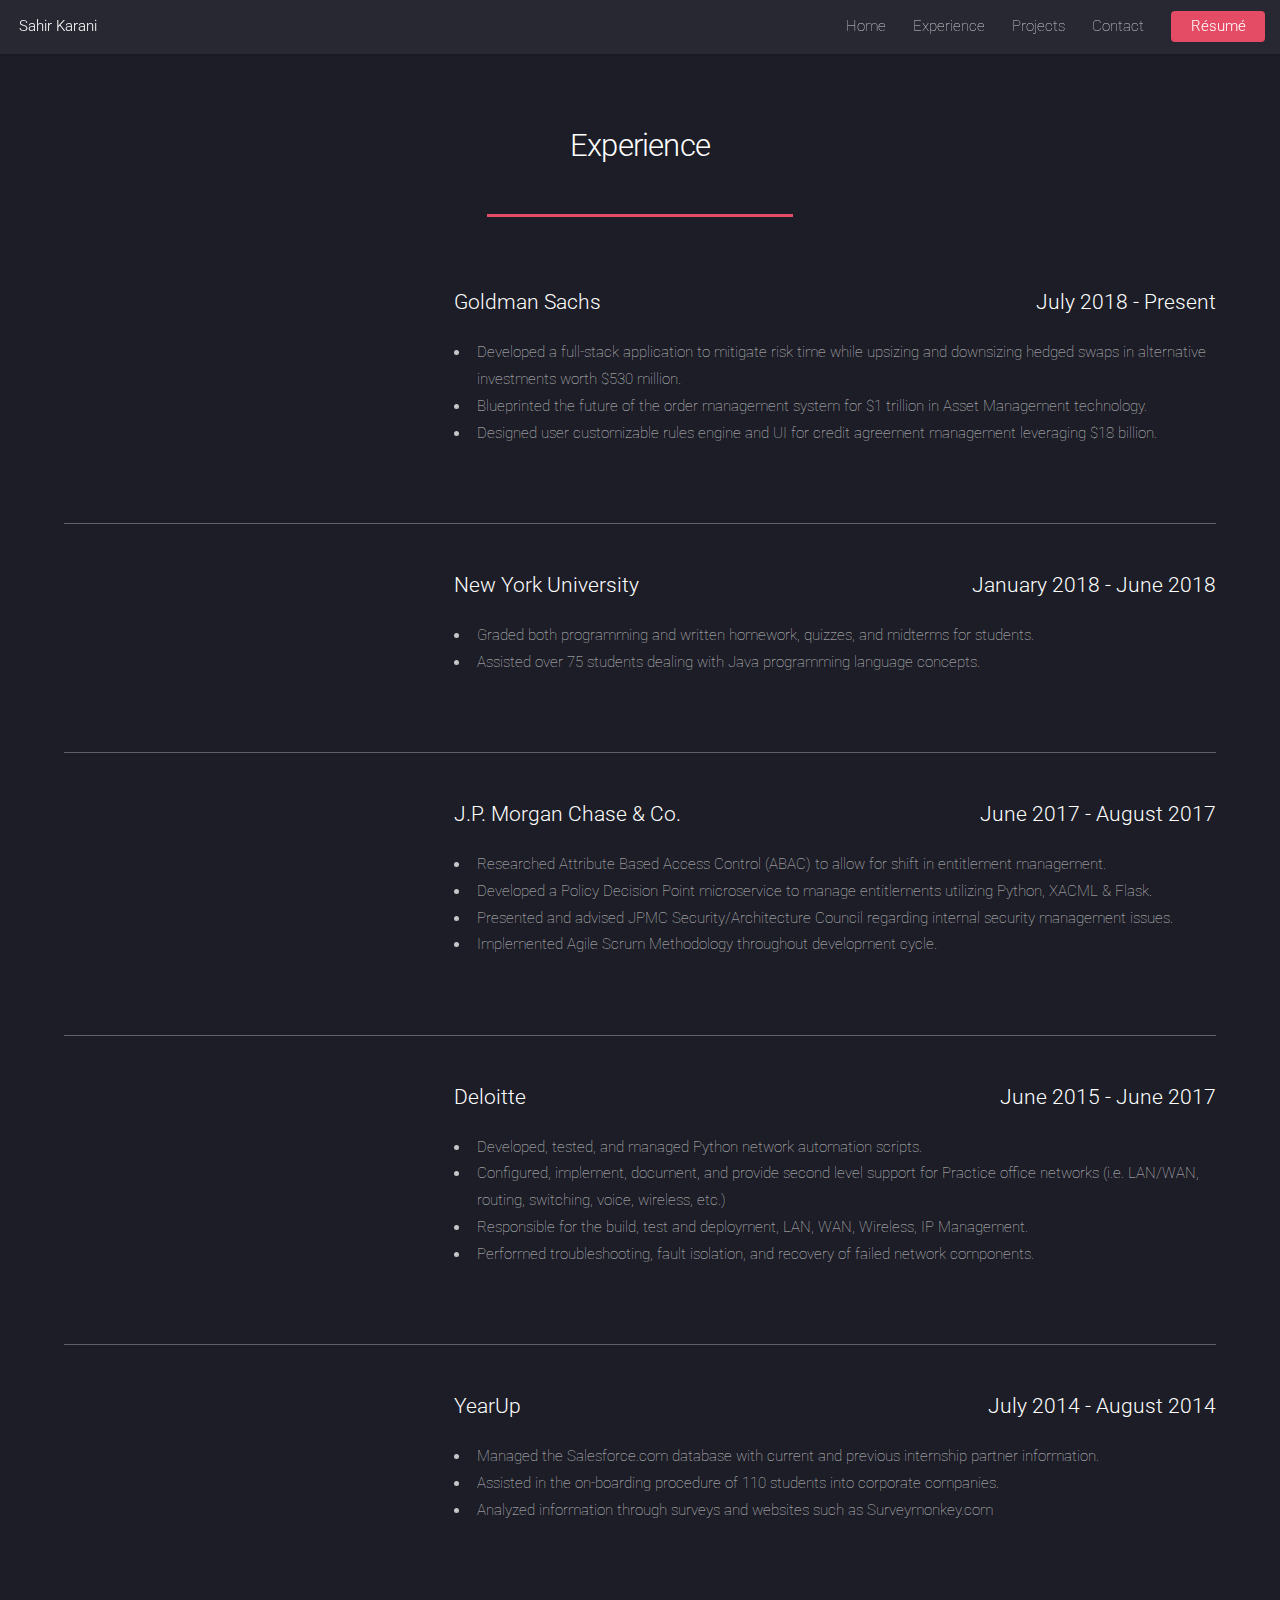
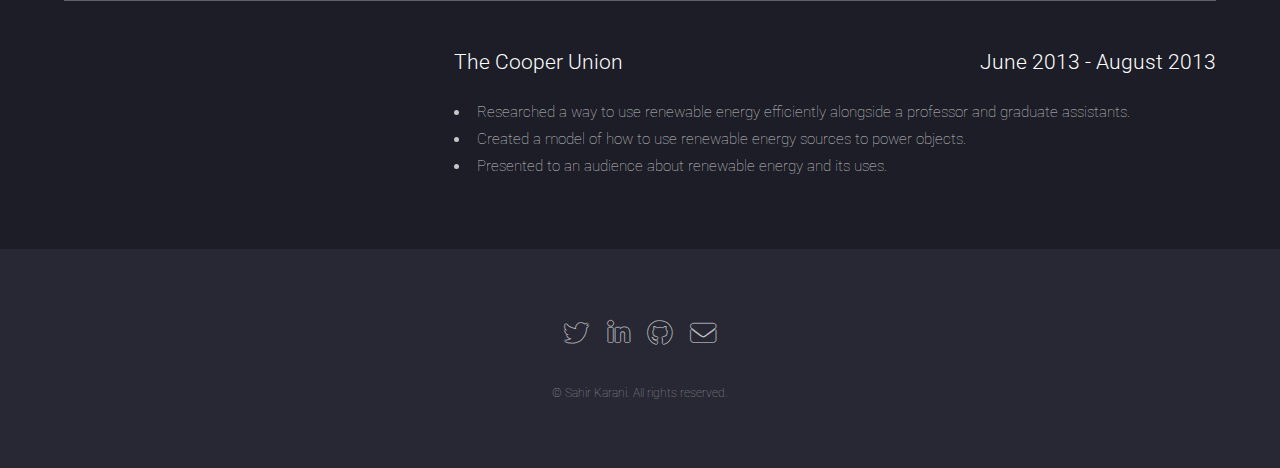
==== experience.html @ f84c2c80 "adding all html content and cleaning up workspace" ====
<!DOCTYPE HTML>
<!--
	Landed by HTML5 UP
	html5up.net | @ajlkn
	Free for personal and commercial use under the CCA 3.0 license (html5up.net/license)
-->
<html>
	<head>
		<link rel="icon" href="favicon.ico?v=2" />
		<title>Sahir Karani's Experience</title>
		<meta charset="utf-8" />
		<meta name="viewport" content="width=device-width, initial-scale=1, user-scalable=no" />
		<link rel="stylesheet" href="assets/css/main.css" />
		<noscript><link rel="stylesheet" href="assets/css/noscript.css" /></noscript>
	</head>
	<body class="is-preload">
		<div id="page-wrapper">

			<!-- Header -->
			<header id="header">
				<h1 id="logo">
					<a href="index.html">Sahir Karani</a>
				</h1>
				<nav id="nav">
					<ul>
						<li><a href="index.html">Home</a></li>
						<li><a href="experience.html">Experience</a></li>
						<li><a href="projects.html">Projects</a></li>
						<li><a href="index.html#five">Contact</a></li>
						<li><a href="Sahir Karani Resume.pdf" class="button primary">Résumé</a></li>
					</ul>
				</nav>
			</header>

			<!-- Main -->
				<div id="main" class="wrapper style1">
					<div class="container">
						<header class="major">
							<h2>Experience</h2>
						</header>

						
						<!-- Image -->
							<section>
								<div class="row gtr-50 gtr-uniform">
									<div class="col-4 col-12-xsmall"><span class="image fit"><img src="images/gs.png" alt="" /></span></div>
									<div class="col-8 col-12-xsmall">
										<div class="title">
											<div class="row">
												<div class="col-6 col-12-xsmall"><h3 class="company">Goldman Sachs</h3></div>
												<div class="col-6 col-12-xsmall"><h3 class="date">July 2018 - Present</h3></div>
											</div>
										</div>
										<div class="content">
											<ul>
												<li>Developed a full-stack application to mitigate risk time while upsizing and downsizing hedged swaps in alternative investments worth $530 million.</li>
												<li>Blueprinted the future of the order management system for $1 trillion in Asset Management technology.</li>
												<li>Designed user customizable rules engine and UI for credit agreement management leveraging $18 billion.</li>
											</ul>
										</div>
									</div>
								</div>
								
								<hr>
								
								<div class="row gtr-50 gtr-uniform">
									<div class="col-4 col-12-xsmall"><span class="image fit"><img src="images/nyu.png" alt="" /></span></div>
									<div class="col-8 col-12-xsmall">
										<div class="title">
											<div class="row">
												<div class="col-6 col-12-xsmall"><h3 class="company">New York University</h3></div>
												<div class="col-6 col-12-xsmall"><h3 class="date">January 2018 - June 2018</h3></div>
											</div>
										</div>
										<div class="content">
											<ul>
												<li>Graded both programming and written homework, quizzes, and midterms for students.</li>
												<li>Assisted over 75 students dealing with Java programming language concepts.</li>
											</ul>
										</div>
									</div>
								</div>
								
								<hr>

								<div class="row gtr-50 gtr-uniform">
									<div class="col-4 col-12-xsmall"><span class="image fit"><img src="images/jpmc.png" alt="" /></span></div>
									<div class="col-8 col-12-xsmall">
										<div class="title">
											<div class="row">
												<div class="col-6 col-12-xsmall"><h3 class="company">J.P. Morgan Chase & Co.</h3></div>
												<div class="col-6 col-12-xsmall"><h3 class="date">June 2017 - August 2017</h3></div>
											</div>
										</div>
										<div class="content">
											<ul>
												<li>Researched Attribute Based Access Control (ABAC) to allow for shift in entitlement management.</li>
												<li>Developed a Policy Decision Point microservice to manage entitlements utilizing Python, XACML & Flask.</li>
												<li>Presented and advised JPMC Security/Architecture Council regarding internal security management issues.</li>
												<li>Implemented Agile Scrum Methodology throughout development cycle.</li>
											</ul>
										</div>
									</div>
								</div>
								
								<hr>
								
								<div class="row gtr-50 gtr-uniform">
									<div class="col-4 col-12-xsmall"><span class="image fit"><img src="images/deloitte.png" alt="" /></span></div>
									<div class="col-8 col-12-xsmall">
										<div class="title">
											<div class="row">
												<div class="col-6 col-12-xsmall"><h3 class="company">Deloitte</h3></div>
												<div class="col-6 col-12-xsmall"><h3 class="date">June 2015 - June 2017</h3></div>
											</div>
										</div>
										<div class="content">
											<ul>
												<li>Developed, tested, and managed Python network automation scripts.</li>
												<li>Configured, implement, document, and provide second level support for Practice office networks (i.e. LAN/WAN, routing, switching, voice, wireless, etc.)</li>
												<li>Responsible for the build, test and deployment, LAN, WAN, Wireless, IP Management.</li>
												<li>Performed troubleshooting, fault isolation, and recovery of failed network components.</li>
											</ul>
										</div>
									</div>
								</div>
								
								<hr>

								<div class="row gtr-50 gtr-uniform">
									<div class="col-4 col-12-xsmall"><span class="image fit"><img src="images/yearup.png" alt="" /></span></div>
									<div class="col-8 col-12-xsmall">
										<div class="title">
											<div class="row">
												<div class="col-6 col-12-xsmall"><h3 class="company">YearUp</h3></div>
												<div class="col-6 col-12-xsmall"><h3 class="date">July 2014 - August 2014</h3></div>
											</div>
										</div>
										<div class="content">
											<ul>
												<li>Managed the Salesforce.com database with current and previous internship partner information.</li>
												<li>Assisted in the on-boarding procedure of 110 students into corporate companies.</li>
												<li>Analyzed information through surveys and websites such as Surveymonkey.com</li>
											</ul>
										</div>
									</div>
								</div>
								
								<hr>

								<div class="row gtr-50 gtr-uniform">
									<div class="col-4 col-12-xsmall"><span class="image fit"><img src="images/cu.png" alt="" /></span></div>
									<div class="col-8 col-12-xsmall">
										<div class="row"></div>
										<div class="title">
											<div class="row">
												<div class="col-6 col-12-xsmall"><h3 class="company">The Cooper Union</h3></div>
												<div class="col-6 col-12-xsmall"><h3 class="date">June 2013 - August 2013</h3></div>
											</div>
										</div>
										<div class="content">
											<ul>
												<li>Researched a way to use renewable energy efficiently alongside a professor and graduate assistants.</li>
												<li>Created a model of how to use renewable energy sources to power objects.</li>
												<li>Presented to an audience about renewable energy and its uses.</li>
											</ul>
										</div>
									</div>
								</div>
								
							</section>

					</div>
				</div>

			<!-- Footer -->
			<footer id="footer">
				<ul class="icons">
					<li><a href="https://twitter.com/sahirkarani" class="icon brands alt fa-twitter"><span class="label">Twitter</span></a></li>
					<li><a href="https://www.linkedin.com/in/sahirkarani/" class="icon brands alt fa-linkedin-in"><span class="label">LinkedIn</span></a></li>
					<li><a href="https://github.com/ssk1002" class="icon brands alt fa-github"><span class="label">GitHub</span></a></li>
					<li><a href="mailto:sahir.karani@gmail.com" class="icon solid alt fa-envelope"><span class="label">Email</span></a></li>
				</ul>
				<ul class="copyright">
					<li>&copy; Sahir Karani. All rights reserved.</li>
				</ul>
			</footer>

		</div>

		<!-- Scripts -->
			<script src="assets/js/jquery.min.js"></script>
			<script src="assets/js/jquery.scrolly.min.js"></script>
			<script src="assets/js/jquery.dropotron.min.js"></script>
			<script src="assets/js/jquery.scrollex.min.js"></script>
			<script src="assets/js/browser.min.js"></script>
			<script src="assets/js/breakpoints.min.js"></script>
			<script src="assets/js/util.js"></script>
			<script src="assets/js/main.js"></script>

	</body>
</html>
---- assets/css/main.css ----
@import url("fontawesome-all.min.css");
@import url("https://fonts.googleapis.com/css?family=Roboto:100,300,100italic,300italic");

/*
	Landed by HTML5 UP
	html5up.net | @ajlkn
	Free for personal and commercial use under the CCA 3.0 license (html5up.net/license)
*/


.iframe-container{
	position: relative;
	width: 100%;
	padding-bottom: 56.25%; 
}
.iframe-container iframe{
	position: absolute;
	top:0;
	left: 0;
	width: 100%;
	height: 100%;
}

h3.date{
	float: right;
}
@media screen and (max-width: 500px){
	h3.date{
		float: none;
	}
	
	h3.company{
		margin: 0;
	}
}


.icon.major.alt i, .icon.major.alt p {
	vertical-align: middle;
	color: white;
}

.icon.major.alt p {
	vertical-align: middle;
	font-weight: bolder;
	font-size: 2em;
	color: white;
}

.row.input {
    padding-bottom: 1.5em;
}

html, body, div, span, applet, object,
iframe, h1, h2, h3, h4, h5, h6, p, blockquote,
pre, a, abbr, acronym, address, big, cite,
code, del, dfn, em, img, ins, kbd, q, s, samp,
small, strike, strong, sub, sup, tt, var, b,
u, i, center, dl, dt, dd, ol, ul, li, fieldset,
form, label, legend, table, caption, tbody,
tfoot, thead, tr, th, td, article, aside,
canvas, details, embed, figure, figcaption,
footer, header, hgroup, menu, nav, output, ruby,
section, summary, time, mark, audio, video {
	margin: 0;
	padding: 0;
	border: 0;
	font-size: 100%;
	font: inherit;
	vertical-align: baseline;}

article, aside, details, figcaption, figure,
footer, header, hgroup, menu, nav, section {
	display: block;}

body {
	line-height: 1;
}

ol, ul {
	list-style: none;
}

blockquote, q {
	quotes: none;
}

	blockquote:before, blockquote:after, q:before, q:after {
		content: '';
		content: none;
	}

table {
	border-collapse: collapse;
	border-spacing: 0;
}

body {
	-webkit-text-size-adjust: none;
}

mark {
	background-color: transparent;
	color: inherit;
}

input::-moz-focus-inner {
	border: 0;
	padding: 0;
}

input, select, textarea {
	-moz-appearance: none;
	-webkit-appearance: none;
	-ms-appearance: none;
	appearance: none;
}

/* Basic */

	html {
		box-sizing: border-box;
	}

	*, *:before, *:after {
		box-sizing: inherit;
	}

	html, body {
		background: #1c1d26;
	}

	body.is-preload *, body.is-preload *:before, body.is-preload *:after {
		-moz-animation: none !important;
		-webkit-animation: none !important;
		-ms-animation: none !important;
		animation: none !important;
		-moz-transition: none !important;
		-webkit-transition: none !important;
		-ms-transition: none !important;
		transition: none !important;
	}

	body, input, select, textarea {
		color: rgba(255, 255, 255, 0.75);
		font-family: "Roboto", Helvetica, sans-serif;
		font-size: 15pt;
		font-weight: 100;
		line-height: 1.75em;
	}

	a {
		-moz-transition: border-color 0.2s ease-in-out, color 0.2s ease-in-out;
		-webkit-transition: border-color 0.2s ease-in-out, color 0.2s ease-in-out;
		-ms-transition: border-color 0.2s ease-in-out, color 0.2s ease-in-out;
		transition: border-color 0.2s ease-in-out, color 0.2s ease-in-out;
		border-bottom: dotted 1px;
		color: #e44c65;
		text-decoration: none;
	}

		a:hover {
			color: #e44c65 !important;
			border-bottom-color: transparent;
		}

	strong, b {
		color: #ffffff;
		font-weight: 1000;
	}

	em, i {
		font-style: italic;
	}

	p {
		margin: 0 0 2em 0;
	}

	h1, h2, h3, h4, h5, h6 {
		color: #ffffff;
		font-weight: 300;
		line-height: 1em;
		margin: 0 0 1em 0;
	}

		h1 a, h2 a, h3 a, h4 a, h5 a, h6 a {
			color: inherit;
			border: 0;
		}

	h2 {
		font-size: 2em;
		line-height: 1.5em;
		letter-spacing: -0.025em;
	}

	h3 {
		font-size: 1.35em;
		line-height: 1.5em;
	}

	h4 {
		font-size: 1.1em;
		line-height: 1.5em;
	}

	h5 {
		font-size: 0.9em;
		line-height: 1.5em;
	}

	h6 {
		font-size: 0.7em;
		line-height: 1.5em;
	}

	sub {
		font-size: 0.8em;
		position: relative;
		top: 0.5em;
	}

	sup {
		font-size: 0.8em;
		position: relative;
		top: -0.5em;
	}

	hr {
		border: 0;
		border-bottom: solid 1px rgba(255, 255, 255, 0.3);
		margin: 3em 0;
	}

		hr.major {
			margin: 4em 0;
		}

	blockquote {
		border-left: solid 4px rgba(255, 255, 255, 0.3);
		font-style: italic;
		margin: 0 0 2em 0;
		padding: 0.5em 0 0.5em 2em;
	}

	code {
		background: rgba(255, 255, 255, 0.075);
		border-radius: 4px;
		font-family: "Courier New", monospace;
		font-size: 0.9em;
		margin: 0 0.25em;
		padding: 0.25em 0.65em;
	}

	pre {
		-webkit-overflow-scrolling: touch;
		font-family: "Courier New", monospace;
		font-size: 0.9em;
		margin: 0 0 2em 0;
	}

		pre code {
			display: block;
			line-height: 1.75em;
			padding: 1em 1.5em;
			overflow-x: auto;
		}

	.align-left {
		text-align: left;
	}

	.align-center {
		text-align: center;
	}

	.align-right {
		text-align: right;
	}

/* Loader */

	@-moz-keyframes spinner-show {
		0% {
			opacity: 0;
		}

		100% {
			opacity: 1;
		}
	}

	@-webkit-keyframes spinner-show {
		0% {
			opacity: 0;
		}

		100% {
			opacity: 1;
		}
	}

	@-ms-keyframes spinner-show {
		0% {
			opacity: 0;
		}

		100% {
			opacity: 1;
		}
	}

	@keyframes spinner-show {
		0% {
			opacity: 0;
		}

		100% {
			opacity: 1;
		}
	}

	@-moz-keyframes spinner-hide {
		0% {
			color: rgba(255, 255, 255, 0.15);
			z-index: 100001;
			-moz-transform: scale(1) rotate(0deg);
			-webkit-transform: scale(1) rotate(0deg);
			-ms-transform: scale(1) rotate(0deg);
			transform: scale(1) rotate(0deg);
		}

		99% {
			color: #1c1d26;
			z-index: 100001;
			-moz-transform: scale(0.5) rotate(360deg);
			-webkit-transform: scale(0.5) rotate(360deg);
			-ms-transform: scale(0.5) rotate(360deg);
			transform: scale(0.5) rotate(360deg);
		}

		100% {
			color: #1c1d26;
			z-index: -1;
			-moz-transform: scale(0.5) rotate(360deg);
			-webkit-transform: scale(0.5) rotate(360deg);
			-ms-transform: scale(0.5) rotate(360deg);
			transform: scale(0.5) rotate(360deg);
		}
	}

	@-webkit-keyframes spinner-hide {
		0% {
			color: rgba(255, 255, 255, 0.15);
			z-index: 100001;
			-moz-transform: scale(1) rotate(0deg);
			-webkit-transform: scale(1) rotate(0deg);
			-ms-transform: scale(1) rotate(0deg);
			transform: scale(1) rotate(0deg);
		}

		99% {
			color: #1c1d26;
			z-index: 100001;
			-moz-transform: scale(0.5) rotate(360deg);
			-webkit-transform: scale(0.5) rotate(360deg);
			-ms-transform: scale(0.5) rotate(360deg);
			transform: scale(0.5) rotate(360deg);
		}

		100% {
			color: #1c1d26;
			z-index: -1;
			-moz-transform: scale(0.5) rotate(360deg);
			-webkit-transform: scale(0.5) rotate(360deg);
			-ms-transform: scale(0.5) rotate(360deg);
			transform: scale(0.5) rotate(360deg);
		}
	}

	@-ms-keyframes spinner-hide {
		0% {
			color: rgba(255, 255, 255, 0.15);
			z-index: 100001;
			-moz-transform: scale(1) rotate(0deg);
			-webkit-transform: scale(1) rotate(0deg);
			-ms-transform: scale(1) rotate(0deg);
			transform: scale(1) rotate(0deg);
		}

		99% {
			color: #1c1d26;
			z-index: 100001;
			-moz-transform: scale(0.5) rotate(360deg);
			-webkit-transform: scale(0.5) rotate(360deg);
			-ms-transform: scale(0.5) rotate(360deg);
			transform: scale(0.5) rotate(360deg);
		}

		100% {
			color: #1c1d26;
			z-index: -1;
			-moz-transform: scale(0.5) rotate(360deg);
			-webkit-transform: scale(0.5) rotate(360deg);
			-ms-transform: scale(0.5) rotate(360deg);
			transform: scale(0.5) rotate(360deg);
		}
	}

	@keyframes spinner-hide {
		0% {
			color: rgba(255, 255, 255, 0.15);
			z-index: 100001;
			-moz-transform: scale(1) rotate(0deg);
			-webkit-transform: scale(1) rotate(0deg);
			-ms-transform: scale(1) rotate(0deg);
			transform: scale(1) rotate(0deg);
		}

		99% {
			color: #1c1d26;
			z-index: 100001;
			-moz-transform: scale(0.5) rotate(360deg);
			-webkit-transform: scale(0.5) rotate(360deg);
			-ms-transform: scale(0.5) rotate(360deg);
			transform: scale(0.5) rotate(360deg);
		}

		100% {
			color: #1c1d26;
			z-index: -1;
			-moz-transform: scale(0.5) rotate(360deg);
			-webkit-transform: scale(0.5) rotate(360deg);
			-ms-transform: scale(0.5) rotate(360deg);
			transform: scale(0.5) rotate(360deg);
		}
	}

	@-moz-keyframes spinner-rotate {
		0% {
			-moz-transform: scale(1) rotate(0deg);
			-webkit-transform: scale(1) rotate(0deg);
			-ms-transform: scale(1) rotate(0deg);
			transform: scale(1) rotate(0deg);
		}

		100% {
			-moz-transform: scale(1) rotate(360deg);
			-webkit-transform: scale(1) rotate(360deg);
			-ms-transform: scale(1) rotate(360deg);
			transform: scale(1) rotate(360deg);
		}
	}

	@-webkit-keyframes spinner-rotate {
		0% {
			-moz-transform: scale(1) rotate(0deg);
			-webkit-transform: scale(1) rotate(0deg);
			-ms-transform: scale(1) rotate(0deg);
			transform: scale(1) rotate(0deg);
		}

		100% {
			-moz-transform: scale(1) rotate(360deg);
			-webkit-transform: scale(1) rotate(360deg);
			-ms-transform: scale(1) rotate(360deg);
			transform: scale(1) rotate(360deg);
		}
	}

	@-ms-keyframes spinner-rotate {
		0% {
			-moz-transform: scale(1) rotate(0deg);
			-webkit-transform: scale(1) rotate(0deg);
			-ms-transform: scale(1) rotate(0deg);
			transform: scale(1) rotate(0deg);
		}

		100% {
			-moz-transform: scale(1) rotate(360deg);
			-webkit-transform: scale(1) rotate(360deg);
			-ms-transform: scale(1) rotate(360deg);
			transform: scale(1) rotate(360deg);
		}
	}

	@keyframes spinner-rotate {
		0% {
			-moz-transform: scale(1) rotate(0deg);
			-webkit-transform: scale(1) rotate(0deg);
			-ms-transform: scale(1) rotate(0deg);
			transform: scale(1) rotate(0deg);
		}

		100% {
			-moz-transform: scale(1) rotate(360deg);
			-webkit-transform: scale(1) rotate(360deg);
			-ms-transform: scale(1) rotate(360deg);
			transform: scale(1) rotate(360deg);
		}
	}

	@-moz-keyframes overlay-hide {
		0% {
			opacity: 1;
			z-index: 100000;
		}

		15% {
			opacity: 1;
			z-index: 100000;
		}

		99% {
			opacity: 0;
			z-index: 100000;
		}

		100% {
			opacity: 0;
			z-index: -1;
		}
	}

	@-webkit-keyframes overlay-hide {
		0% {
			opacity: 1;
			z-index: 100000;
		}

		15% {
			opacity: 1;
			z-index: 100000;
		}

		99% {
			opacity: 0;
			z-index: 100000;
		}

		100% {
			opacity: 0;
			z-index: -1;
		}
	}

	@-ms-keyframes overlay-hide {
		0% {
			opacity: 1;
			z-index: 100000;
		}

		15% {
			opacity: 1;
			z-index: 100000;
		}

		99% {
			opacity: 0;
			z-index: 100000;
		}

		100% {
			opacity: 0;
			z-index: -1;
		}
	}

	@keyframes overlay-hide {
		0% {
			opacity: 1;
			z-index: 100000;
		}

		15% {
			opacity: 1;
			z-index: 100000;
		}

		99% {
			opacity: 0;
			z-index: 100000;
		}

		100% {
			opacity: 0;
			z-index: -1;
		}
	}

	body.landing {
		text-decoration: none;
	}

		body.landing:before {
			-moz-osx-font-smoothing: grayscale;
			-webkit-font-smoothing: antialiased;
			display: inline-block;
			font-style: normal;
			font-variant: normal;
			text-rendering: auto;
			line-height: 1;
			text-transform: none !important;
			font-family: 'Font Awesome 5 Free';
			font-weight: 900;
		}

		body.landing:before {
			-moz-animation: spinner-show 1.5s 1 0.25s ease forwards, spinner-hide 0.25s ease-in-out forwards !important;
			-webkit-animation: spinner-show 1.5s 1 0.25s ease forwards, spinner-hide 0.25s ease-in-out forwards !important;
			-ms-animation: spinner-show 1.5s 1 0.25s ease forwards, spinner-hide 0.25s ease-in-out forwards !important;
			animation: spinner-show 1.5s 1 0.25s ease forwards, spinner-hide 0.25s ease-in-out forwards !important;
			-moz-transform-origin: 50% 50%;
			-webkit-transform-origin: 50% 50%;
			-ms-transform-origin: 50% 50%;
			transform-origin: 50% 50%;
			color: rgba(255, 255, 255, 0.15);
			content: '\f1ce';
			cursor: default;
			display: block;
			font-size: 2em;
			height: 2em;
			left: 50%;
			line-height: 2em;
			margin: -1em 0 0 -1em;
			opacity: 0;
			position: fixed;
			text-align: center;
			top: 50%;
			width: 2em;
			z-index: -1;
		}

		body.landing:after {
			-moz-animation: overlay-hide 1.5s ease-in forwards !important;
			-webkit-animation: overlay-hide 1.5s ease-in forwards !important;
			-ms-animation: overlay-hide 1.5s ease-in forwards !important;
			animation: overlay-hide 1.5s ease-in forwards !important;
			background: #1c1d26;
			content: '';
			display: block;
			height: 100%;
			left: 0;
			opacity: 0;
			position: fixed;
			top: 0;
			width: 100%;
			z-index: -1;
		}

		body.landing.is-preload:before {
			-moz-animation: spinner-show 1.5s 1 0.25s ease forwards, spinner-rotate 0.75s infinite linear !important;
			-webkit-animation: spinner-show 1.5s 1 0.25s ease forwards, spinner-rotate 0.75s infinite linear !important;
			-ms-animation: spinner-show 1.5s 1 0.25s ease forwards, spinner-rotate 0.75s infinite linear !important;
			animation: spinner-show 1.5s 1 0.25s ease forwards, spinner-rotate 0.75s infinite linear !important;
			z-index: 100001;
		}

		body.landing.is-preload:after {
			-moz-animation: none !important;
			-webkit-animation: none !important;
			-ms-animation: none !important;
			animation: none !important;
			opacity: 1;
			z-index: 100000;
		}

	@media (-webkit-min-device-pixel-ratio: 2) {

		body.landing:before {
			line-height: 2.025em;
		}

	}

/* Container */

	.container {
		margin: 0 auto;
		max-width: calc(100% - 4em);
		width: 70em;
	}

		.container.xsmall {
			width: 17.5em;
		}

		.container.small {
			width: 35em;
		}

		.container.medium {
			width: 52.5em;
		}

		.container.large {
			width: 87.5em;
		}

		.container.xlarge {
			width: 105em;
		}

		.container.max {
			width: 100%;
		}

		@media screen and (max-width: 1280px) {

			.container {
				width: 90%;
				max-width: 100%;
			}

		}

		@media screen and (max-width: 980px) {

			.container {
				width: 100% !important;
			}

		}

/* Row */

	.row {
		display: flex;
		flex-wrap: wrap;
		box-sizing: border-box;
		align-items: stretch;
	}

		.row > * {
			box-sizing: border-box;
		}

		.row.gtr-uniform > * > :last-child {
			margin-bottom: 0;
		}

		.row.aln-left {
			justify-content: flex-start;
		}

		.row.aln-center {
			justify-content: center;
		}

		.row.aln-right {
			justify-content: flex-end;
		}

		.row.aln-top {
			align-items: flex-start;
		}

		.row.aln-middle {
			align-items: center;
		}

		.row.aln-bottom {
			align-items: flex-end;
		}

		.row > .imp {
			order: -1;
		}

		.row > .col-1 {
			width: 8.33333%;
		}

		.row > .off-1 {
			margin-left: 8.33333%;
		}

		.row > .col-2 {
			width: 16.66667%;
		}

		.row > .off-2 {
			margin-left: 16.66667%;
		}

		.row > .col-3 {
			width: 25%;
		}

		.row > .off-3 {
			margin-left: 25%;
		}

		.row > .col-4 {
			width: 33.33333%;
		}

		.row > .off-4 {
			margin-left: 33.33333%;
		}

		.row > .col-5 {
			width: 41.66667%;
		}

		.row > .off-5 {
			margin-left: 41.66667%;
		}

		.row > .col-6 {
			width: 50%;
		}

		.row > .off-6 {
			margin-left: 50%;
		}

		.row > .col-7 {
			width: 58.33333%;
		}

		.row > .off-7 {
			margin-left: 58.33333%;
		}

		.row > .col-8 {
			width: 66.66667%;
		}

		.row > .off-8 {
			margin-left: 66.66667%;
		}

		.row > .col-9 {
			width: 75%;
		}

		.row > .off-9 {
			margin-left: 75%;
		}

		.row > .col-10 {
			width: 83.33333%;
		}

		.row > .off-10 {
			margin-left: 83.33333%;
		}

		.row > .col-11 {
			width: 91.66667%;
		}

		.row > .off-11 {
			margin-left: 91.66667%;
		}

		.row > .col-12 {
			width: 100%;
		}

		.row > .off-12 {
			margin-left: 100%;
		}

		.row.gtr-0 {
			margin-top: 0;
			margin-left: 0em;
		}

			.row.gtr-0 > * {
				padding: 0 0 0 0em;
			}

			.row.gtr-0.gtr-uniform {
				margin-top: 0em;
			}

				.row.gtr-0.gtr-uniform > * {
					padding-top: 0em;
				}

		.row.gtr-25 {
			margin-top: 0;
			margin-left: -0.625em;
		}

			.row.gtr-25 > * {
				padding: 0 0 0 0.625em;
			}

			.row.gtr-25.gtr-uniform {
				margin-top: -0.625em;
			}

				.row.gtr-25.gtr-uniform > * {
					padding-top: 0.625em;
				}

		.row.gtr-50 {
			margin-top: 0;
			margin-left: -1.25em;
		}

			.row.gtr-50 > * {
				padding: 0 0 0 1.25em;
			}

			.row.gtr-50.gtr-uniform {
				margin-top: -1.25em;
			}

				.row.gtr-50.gtr-uniform > * {
					padding-top: 1.25em;
				}

		.row {
			margin-top: 0;
			margin-left: -2.5em;
		}

			.row > * {
				padding: 0 0 0 2.5em;
			}

			.row.gtr-uniform {
				margin-top: -2.5em;
			}

				.row.gtr-uniform > * {
					padding-top: 2.5em;
				}

		.row.gtr-150 {
			margin-top: 0;
			margin-left: -3.75em;
		}

			.row.gtr-150 > * {
				padding: 0 0 0 3.75em;
			}

			.row.gtr-150.gtr-uniform {
				margin-top: -3.75em;
			}

				.row.gtr-150.gtr-uniform > * {
					padding-top: 3.75em;
				}

		.row.gtr-200 {
			margin-top: 0;
			margin-left: -5em;
		}

			.row.gtr-200 > * {
				padding: 0 0 0 5em;
			}

			.row.gtr-200.gtr-uniform {
				margin-top: -5em;
			}

				.row.gtr-200.gtr-uniform > * {
					padding-top: 5em;
				}

		@media screen and (max-width: 1680px) {

			.row {
				display: flex;
				flex-wrap: wrap;
				box-sizing: border-box;
				align-items: stretch;
			}

				.row > * {
					box-sizing: border-box;
				}

				.row.gtr-uniform > * > :last-child {
					margin-bottom: 0;
				}

				.row.aln-left {
					justify-content: flex-start;
				}

				.row.aln-center {
					justify-content: center;
				}

				.row.aln-right {
					justify-content: flex-end;
				}

				.row.aln-top {
					align-items: flex-start;
				}

				.row.aln-middle {
					align-items: center;
				}

				.row.aln-bottom {
					align-items: flex-end;
				}

				.row > .imp-xlarge {
					order: -1;
				}

				.row > .col-1-xlarge {
					width: 8.33333%;
				}

				.row > .off-1-xlarge {
					margin-left: 8.33333%;
				}

				.row > .col-2-xlarge {
					width: 16.66667%;
				}

				.row > .off-2-xlarge {
					margin-left: 16.66667%;
				}

				.row > .col-3-xlarge {
					width: 25%;
				}

				.row > .off-3-xlarge {
					margin-left: 25%;
				}

				.row > .col-4-xlarge {
					width: 33.33333%;
				}

				.row > .off-4-xlarge {
					margin-left: 33.33333%;
				}

				.row > .col-5-xlarge {
					width: 41.66667%;
				}

				.row > .off-5-xlarge {
					margin-left: 41.66667%;
				}

				.row > .col-6-xlarge {
					width: 50%;
				}

				.row > .off-6-xlarge {
					margin-left: 50%;
				}

				.row > .col-7-xlarge {
					width: 58.33333%;
				}

				.row > .off-7-xlarge {
					margin-left: 58.33333%;
				}

				.row > .col-8-xlarge {
					width: 66.66667%;
				}

				.row > .off-8-xlarge {
					margin-left: 66.66667%;
				}

				.row > .col-9-xlarge {
					width: 75%;
				}

				.row > .off-9-xlarge {
					margin-left: 75%;
				}

				.row > .col-10-xlarge {
					width: 83.33333%;
				}

				.row > .off-10-xlarge {
					margin-left: 83.33333%;
				}

				.row > .col-11-xlarge {
					width: 91.66667%;
				}

				.row > .off-11-xlarge {
					margin-left: 91.66667%;
				}

				.row > .col-12-xlarge {
					width: 100%;
				}

				.row > .off-12-xlarge {
					margin-left: 100%;
				}

				.row.gtr-0 {
					margin-top: 0;
					margin-left: 0em;
				}

					.row.gtr-0 > * {
						padding: 0 0 0 0em;
					}

					.row.gtr-0.gtr-uniform {
						margin-top: 0em;
					}

						.row.gtr-0.gtr-uniform > * {
							padding-top: 0em;
						}

				.row.gtr-25 {
					margin-top: 0;
					margin-left: -0.625em;
				}

					.row.gtr-25 > * {
						padding: 0 0 0 0.625em;
					}

					.row.gtr-25.gtr-uniform {
						margin-top: -0.625em;
					}

						.row.gtr-25.gtr-uniform > * {
							padding-top: 0.625em;
						}

				.row.gtr-50 {
					margin-top: 0;
					margin-left: -1.25em;
				}

					.row.gtr-50 > * {
						padding: 0 0 0 1.25em;
					}

					.row.gtr-50.gtr-uniform {
						margin-top: -1.25em;
					}

						.row.gtr-50.gtr-uniform > * {
							padding-top: 1.25em;
						}

				.row {
					margin-top: 0;
					margin-left: -2.5em;
				}

					.row > * {
						padding: 0 0 0 2.5em;
					}

					.row.gtr-uniform {
						margin-top: -2.5em;
					}

						.row.gtr-uniform > * {
							padding-top: 2.5em;
						}

				.row.gtr-150 {
					margin-top: 0;
					margin-left: -3.75em;
				}

					.row.gtr-150 > * {
						padding: 0 0 0 3.75em;
					}

					.row.gtr-150.gtr-uniform {
						margin-top: -3.75em;
					}

						.row.gtr-150.gtr-uniform > * {
							padding-top: 3.75em;
						}

				.row.gtr-200 {
					margin-top: 0;
					margin-left: -5em;
				}

					.row.gtr-200 > * {
						padding: 0 0 0 5em;
					}

					.row.gtr-200.gtr-uniform {
						margin-top: -5em;
					}

						.row.gtr-200.gtr-uniform > * {
							padding-top: 5em;
						}

		}

		@media screen and (max-width: 1280px) {

			.row {
				display: flex;
				flex-wrap: wrap;
				box-sizing: border-box;
				align-items: stretch;
			}

				.row > * {
					box-sizing: border-box;
				}

				.row.gtr-uniform > * > :last-child {
					margin-bottom: 0;
				}

				.row.aln-left {
					justify-content: flex-start;
				}

				.row.aln-center {
					justify-content: center;
				}

				.row.aln-right {
					justify-content: flex-end;
				}

				.row.aln-top {
					align-items: flex-start;
				}

				.row.aln-middle {
					align-items: center;
				}

				.row.aln-bottom {
					align-items: flex-end;
				}

				.row > .imp-large {
					order: -1;
				}

				.row > .col-1-large {
					width: 8.33333%;
				}

				.row > .off-1-large {
					margin-left: 8.33333%;
				}

				.row > .col-2-large {
					width: 16.66667%;
				}

				.row > .off-2-large {
					margin-left: 16.66667%;
				}

				.row > .col-3-large {
					width: 25%;
				}

				.row > .off-3-large {
					margin-left: 25%;
				}

				.row > .col-4-large {
					width: 33.33333%;
				}

				.row > .off-4-large {
					margin-left: 33.33333%;
				}

				.row > .col-5-large {
					width: 41.66667%;
				}

				.row > .off-5-large {
					margin-left: 41.66667%;
				}

				.row > .col-6-large {
					width: 50%;
				}

				.row > .off-6-large {
					margin-left: 50%;
				}

				.row > .col-7-large {
					width: 58.33333%;
				}

				.row > .off-7-large {
					margin-left: 58.33333%;
				}

				.row > .col-8-large {
					width: 66.66667%;
				}

				.row > .off-8-large {
					margin-left: 66.66667%;
				}

				.row > .col-9-large {
					width: 75%;
				}

				.row > .off-9-large {
					margin-left: 75%;
				}

				.row > .col-10-large {
					width: 83.33333%;
				}

				.row > .off-10-large {
					margin-left: 83.33333%;
				}

				.row > .col-11-large {
					width: 91.66667%;
				}

				.row > .off-11-large {
					margin-left: 91.66667%;
				}

				.row > .col-12-large {
					width: 100%;
				}

				.row > .off-12-large {
					margin-left: 100%;
				}

				.row.gtr-0 {
					margin-top: 0;
					margin-left: 0em;
				}

					.row.gtr-0 > * {
						padding: 0 0 0 0em;
					}

					.row.gtr-0.gtr-uniform {
						margin-top: 0em;
					}

						.row.gtr-0.gtr-uniform > * {
							padding-top: 0em;
						}

				.row.gtr-25 {
					margin-top: 0;
					margin-left: -0.625em;
				}

					.row.gtr-25 > * {
						padding: 0 0 0 0.625em;
					}

					.row.gtr-25.gtr-uniform {
						margin-top: -0.625em;
					}

						.row.gtr-25.gtr-uniform > * {
							padding-top: 0.625em;
						}

				.row.gtr-50 {
					margin-top: 0;
					margin-left: -1.25em;
				}

					.row.gtr-50 > * {
						padding: 0 0 0 1.25em;
					}

					.row.gtr-50.gtr-uniform {
						margin-top: -1.25em;
					}

						.row.gtr-50.gtr-uniform > * {
							padding-top: 1.25em;
						}

				.row {
					margin-top: 0;
					margin-left: -2.5em;
				}

					.row > * {
						padding: 0 0 0 2.5em;
					}

					.row.gtr-uniform {
						margin-top: -2.5em;
					}

						.row.gtr-uniform > * {
							padding-top: 2.5em;
						}

				.row.gtr-150 {
					margin-top: 0;
					margin-left: -3.75em;
				}

					.row.gtr-150 > * {
						padding: 0 0 0 3.75em;
					}

					.row.gtr-150.gtr-uniform {
						margin-top: -3.75em;
					}

						.row.gtr-150.gtr-uniform > * {
							padding-top: 3.75em;
						}

				.row.gtr-200 {
					margin-top: 0;
					margin-left: -5em;
				}

					.row.gtr-200 > * {
						padding: 0 0 0 5em;
					}

					.row.gtr-200.gtr-uniform {
						margin-top: -5em;
					}

						.row.gtr-200.gtr-uniform > * {
							padding-top: 5em;
						}

		}

		@media screen and (max-width: 980px) {

			.row {
				display: flex;
				flex-wrap: wrap;
				box-sizing: border-box;
				align-items: stretch;
			}

				.row > * {
					box-sizing: border-box;
				}

				.row.gtr-uniform > * > :last-child {
					margin-bottom: 0;
				}

				.row.aln-left {
					justify-content: flex-start;
				}

				.row.aln-center {
					justify-content: center;
				}

				.row.aln-right {
					justify-content: flex-end;
				}

				.row.aln-top {
					align-items: flex-start;
				}

				.row.aln-middle {
					align-items: center;
				}

				.row.aln-bottom {
					align-items: flex-end;
				}

				.row > .imp-medium {
					order: -1;
				}

				.row > .col-1-medium {
					width: 8.33333%;
				}

				.row > .off-1-medium {
					margin-left: 8.33333%;
				}

				.row > .col-2-medium {
					width: 16.66667%;
				}

				.row > .off-2-medium {
					margin-left: 16.66667%;
				}

				.row > .col-3-medium {
					width: 25%;
				}

				.row > .off-3-medium {
					margin-left: 25%;
				}

				.row > .col-4-medium {
					width: 33.33333%;
				}

				.row > .off-4-medium {
					margin-left: 33.33333%;
				}

				.row > .col-5-medium {
					width: 41.66667%;
				}

				.row > .off-5-medium {
					margin-left: 41.66667%;
				}

				.row > .col-6-medium {
					width: 50%;
				}

				.row > .off-6-medium {
					margin-left: 50%;
				}

				.row > .col-7-medium {
					width: 58.33333%;
				}

				.row > .off-7-medium {
					margin-left: 58.33333%;
				}

				.row > .col-8-medium {
					width: 66.66667%;
				}

				.row > .off-8-medium {
					margin-left: 66.66667%;
				}

				.row > .col-9-medium {
					width: 75%;
				}

				.row > .off-9-medium {
					margin-left: 75%;
				}

				.row > .col-10-medium {
					width: 83.33333%;
				}

				.row > .off-10-medium {
					margin-left: 83.33333%;
				}

				.row > .col-11-medium {
					width: 91.66667%;
				}

				.row > .off-11-medium {
					margin-left: 91.66667%;
				}

				.row > .col-12-medium {
					width: 100%;
				}

				.row > .off-12-medium {
					margin-left: 100%;
				}

				.row.gtr-0 {
					margin-top: 0;
					margin-left: 0em;
				}

					.row.gtr-0 > * {
						padding: 0 0 0 0em;
					}

					.row.gtr-0.gtr-uniform {
						margin-top: 0em;
					}

						.row.gtr-0.gtr-uniform > * {
							padding-top: 0em;
						}

				.row.gtr-25 {
					margin-top: 0;
					margin-left: -0.625em;
				}

					.row.gtr-25 > * {
						padding: 0 0 0 0.625em;
					}

					.row.gtr-25.gtr-uniform {
						margin-top: -0.625em;
					}

						.row.gtr-25.gtr-uniform > * {
							padding-top: 0.625em;
						}

				.row.gtr-50 {
					margin-top: 0;
					margin-left: -1.25em;
				}

					.row.gtr-50 > * {
						padding: 0 0 0 1.25em;
					}

					.row.gtr-50.gtr-uniform {
						margin-top: -1.25em;
					}

						.row.gtr-50.gtr-uniform > * {
							padding-top: 1.25em;
						}

				.row {
					margin-top: 0;
					margin-left: -2.5em;
				}

					.row > * {
						padding: 0 0 0 2.5em;
					}

					.row.gtr-uniform {
						margin-top: -2.5em;
					}

						.row.gtr-uniform > * {
							padding-top: 2.5em;
						}

				.row.gtr-150 {
					margin-top: 0;
					margin-left: -3.75em;
				}

					.row.gtr-150 > * {
						padding: 0 0 0 3.75em;
					}

					.row.gtr-150.gtr-uniform {
						margin-top: -3.75em;
					}

						.row.gtr-150.gtr-uniform > * {
							padding-top: 3.75em;
						}

				.row.gtr-200 {
					margin-top: 0;
					margin-left: -5em;
				}

					.row.gtr-200 > * {
						padding: 0 0 0 5em;
					}

					.row.gtr-200.gtr-uniform {
						margin-top: -5em;
					}

						.row.gtr-200.gtr-uniform > * {
							padding-top: 5em;
						}

		}

		@media screen and (max-width: 736px) {

			.row {
				display: flex;
				flex-wrap: wrap;
				box-sizing: border-box;
				align-items: stretch;
			}

				.row > * {
					box-sizing: border-box;
				}

				.row.gtr-uniform > * > :last-child {
					margin-bottom: 0;
				}

				.row.aln-left {
					justify-content: flex-start;
				}

				.row.aln-center {
					justify-content: center;
				}

				.row.aln-right {
					justify-content: flex-end;
				}

				.row.aln-top {
					align-items: flex-start;
				}

				.row.aln-middle {
					align-items: center;
				}

				.row.aln-bottom {
					align-items: flex-end;
				}

				.row > .imp-small {
					order: -1;
				}

				.row > .col-1-small {
					width: 8.33333%;
				}

				.row > .off-1-small {
					margin-left: 8.33333%;
				}

				.row > .col-2-small {
					width: 16.66667%;
				}

				.row > .off-2-small {
					margin-left: 16.66667%;
				}

				.row > .col-3-small {
					width: 25%;
				}

				.row > .off-3-small {
					margin-left: 25%;
				}

				.row > .col-4-small {
					width: 33.33333%;
				}

				.row > .off-4-small {
					margin-left: 33.33333%;
				}

				.row > .col-5-small {
					width: 41.66667%;
				}

				.row > .off-5-small {
					margin-left: 41.66667%;
				}

				.row > .col-6-small {
					width: 50%;
				}

				.row > .off-6-small {
					margin-left: 50%;
				}

				.row > .col-7-small {
					width: 58.33333%;
				}

				.row > .off-7-small {
					margin-left: 58.33333%;
				}

				.row > .col-8-small {
					width: 66.66667%;
				}

				.row > .off-8-small {
					margin-left: 66.66667%;
				}

				.row > .col-9-small {
					width: 75%;
				}

				.row > .off-9-small {
					margin-left: 75%;
				}

				.row > .col-10-small {
					width: 83.33333%;
				}

				.row > .off-10-small {
					margin-left: 83.33333%;
				}

				.row > .col-11-small {
					width: 91.66667%;
				}

				.row > .off-11-small {
					margin-left: 91.66667%;
				}

				.row > .col-12-small {
					width: 100%;
				}

				.row > .off-12-small {
					margin-left: 100%;
				}

				.row.gtr-0 {
					margin-top: 0;
					margin-left: 0em;
				}

					.row.gtr-0 > * {
						padding: 0 0 0 0em;
					}

					.row.gtr-0.gtr-uniform {
						margin-top: 0em;
					}

						.row.gtr-0.gtr-uniform > * {
							padding-top: 0em;
						}

				.row.gtr-25 {
					margin-top: 0;
					margin-left: -0.625em;
				}

					.row.gtr-25 > * {
						padding: 0 0 0 0.625em;
					}

					.row.gtr-25.gtr-uniform {
						margin-top: -0.625em;
					}

						.row.gtr-25.gtr-uniform > * {
							padding-top: 0.625em;
						}

				.row.gtr-50 {
					margin-top: 0;
					margin-left: -1.25em;
				}

					.row.gtr-50 > * {
						padding: 0 0 0 1.25em;
					}

					.row.gtr-50.gtr-uniform {
						margin-top: -1.25em;
					}

						.row.gtr-50.gtr-uniform > * {
							padding-top: 1.25em;
						}

				.row {
					margin-top: 0;
					margin-left: -2.5em;
				}

					.row > * {
						padding: 0 0 0 2.5em;
					}

					.row.gtr-uniform {
						margin-top: -2.5em;
					}

						.row.gtr-uniform > * {
							padding-top: 2.5em;
						}

				.row.gtr-150 {
					margin-top: 0;
					margin-left: -3.75em;
				}

					.row.gtr-150 > * {
						padding: 0 0 0 3.75em;
					}

					.row.gtr-150.gtr-uniform {
						margin-top: -3.75em;
					}

						.row.gtr-150.gtr-uniform > * {
							padding-top: 3.75em;
						}

				.row.gtr-200 {
					margin-top: 0;
					margin-left: -5em;
				}

					.row.gtr-200 > * {
						padding: 0 0 0 5em;
					}

					.row.gtr-200.gtr-uniform {
						margin-top: -5em;
					}

						.row.gtr-200.gtr-uniform > * {
							padding-top: 5em;
						}

		}

		@media screen and (max-width: 480px) {

			.row {
				display: flex;
				flex-wrap: wrap;
				box-sizing: border-box;
				align-items: stretch;
			}

				.row > * {
					box-sizing: border-box;
				}

				.row.gtr-uniform > * > :last-child {
					margin-bottom: 0;
				}

				.row.aln-left {
					justify-content: flex-start;
				}

				.row.aln-center {
					justify-content: center;
				}

				.row.aln-right {
					justify-content: flex-end;
				}

				.row.aln-top {
					align-items: flex-start;
				}

				.row.aln-middle {
					align-items: center;
				}

				.row.aln-bottom {
					align-items: flex-end;
				}

				.row > .imp-xsmall {
					order: -1;
				}

				.row > .col-1-xsmall {
					width: 8.33333%;
				}

				.row > .off-1-xsmall {
					margin-left: 8.33333%;
				}

				.row > .col-2-xsmall {
					width: 16.66667%;
				}

				.row > .off-2-xsmall {
					margin-left: 16.66667%;
				}

				.row > .col-3-xsmall {
					width: 25%;
				}

				.row > .off-3-xsmall {
					margin-left: 25%;
				}

				.row > .col-4-xsmall {
					width: 33.33333%;
				}

				.row > .off-4-xsmall {
					margin-left: 33.33333%;
				}

				.row > .col-5-xsmall {
					width: 41.66667%;
				}

				.row > .off-5-xsmall {
					margin-left: 41.66667%;
				}

				.row > .col-6-xsmall {
					width: 50%;
				}

				.row > .off-6-xsmall {
					margin-left: 50%;
				}

				.row > .col-7-xsmall {
					width: 58.33333%;
				}

				.row > .off-7-xsmall {
					margin-left: 58.33333%;
				}

				.row > .col-8-xsmall {
					width: 66.66667%;
				}

				.row > .off-8-xsmall {
					margin-left: 66.66667%;
				}

				.row > .col-9-xsmall {
					width: 75%;
				}

				.row > .off-9-xsmall {
					margin-left: 75%;
				}

				.row > .col-10-xsmall {
					width: 83.33333%;
				}

				.row > .off-10-xsmall {
					margin-left: 83.33333%;
				}

				.row > .col-11-xsmall {
					width: 91.66667%;
				}

				.row > .off-11-xsmall {
					margin-left: 91.66667%;
				}

				.row > .col-12-xsmall {
					width: 100%;
				}

				.row > .off-12-xsmall {
					margin-left: 100%;
				}

				.row.gtr-0 {
					margin-top: 0;
					margin-left: 0em;
				}

					.row.gtr-0 > * {
						padding: 0 0 0 0em;
					}

					.row.gtr-0.gtr-uniform {
						margin-top: 0em;
					}

						.row.gtr-0.gtr-uniform > * {
							padding-top: 0em;
						}

				.row.gtr-25 {
					margin-top: 0;
					margin-left: -0.625em;
				}

					.row.gtr-25 > * {
						padding: 0 0 0 0.625em;
					}

					.row.gtr-25.gtr-uniform {
						margin-top: -0.625em;
					}

						.row.gtr-25.gtr-uniform > * {
							padding-top: 0.625em;
						}

				.row.gtr-50 {
					margin-top: 0;
					margin-left: -1.25em;
				}

					.row.gtr-50 > * {
						padding: 0 0 0 1.25em;
					}

					.row.gtr-50.gtr-uniform {
						margin-top: -1.25em;
					}

						.row.gtr-50.gtr-uniform > * {
							padding-top: 1.25em;
						}

				.row {
					margin-top: 0;
					margin-left: -2.5em;
				}

					.row > * {
						padding: 0 0 0 2.5em;
					}

					.row.gtr-uniform {
						margin-top: -2.5em;
					}

						.row.gtr-uniform > * {
							padding-top: 2.5em;
						}

				.row.gtr-150 {
					margin-top: 0;
					margin-left: -3.75em;
				}

					.row.gtr-150 > * {
						padding: 0 0 0 3.75em;
					}

					.row.gtr-150.gtr-uniform {
						margin-top: -3.75em;
					}

						.row.gtr-150.gtr-uniform > * {
							padding-top: 3.75em;
						}

				.row.gtr-200 {
					margin-top: 0;
					margin-left: -5em;
				}

					.row.gtr-200 > * {
						padding: 0 0 0 5em;
					}

					.row.gtr-200.gtr-uniform {
						margin-top: -5em;
					}

						.row.gtr-200.gtr-uniform > * {
							padding-top: 5em;
						}

		}

/* Section/Article */

	section.special, article.special {
		text-align: center;
	}

	header p {
		color: #ffffff;
		position: relative;
		margin: 0 0 1.5em 0;
	}

	header h2 + p {
		font-size: 1.25em;
		margin-top: -1em;
		line-height: 1.75em;
	}

	header h3 + p {
		font-size: 1.1em;
		margin-top: -0.8em;
		line-height: 1.75em;
	}

	header h4 + p,
	header h5 + p,
	header h6 + p {
		font-size: 0.9em;
		margin-top: -0.6em;
		line-height: 1.5em;
	}

	header.major {
		margin: 0 0 4em 0;
		position: relative;
		text-align: center;
	}

		header.major:after {
			background: #e44c65;
			content: '';
			display: inline-block;
			height: 0.2em;
			max-width: 20em;
			width: 75%;
		}

	footer.major {
		margin: 4em 0 0 0;
	}

/* Form */

	@media screen and (min-width: 550px){
		form {
			margin: 0 20%;
		}
	}

		form.cta {
			max-width: 35em;
			margin-left: auto;
			margin-right: auto;
		}

	label {
		color: #ffffff;
		display: block;
		font-size: 0.9em;
		font-weight: 300;
		margin: 0 0 1em 0;
	}

	input[type="text"],
	input[type="password"],
	input[type="email"],
	select,
	textarea {
		-moz-appearance: none;
		-webkit-appearance: none;
		-ms-appearance: none;
		appearance: none;
		-moz-transition: border-color 0.2s ease-in-out;
		-webkit-transition: border-color 0.2s ease-in-out;
		-ms-transition: border-color 0.2s ease-in-out;
		transition: border-color 0.2s ease-in-out;
		background: transparent;
		border-radius: 4px;
		border: solid 1px rgba(255, 255, 255, 0.3);
		color: inherit;
		display: block;
		outline: 0;
		padding: 0 1em;
		text-decoration: none;
		width: 100%;
	}

		input[type="text"]:invalid,
		input[type="password"]:invalid,
		input[type="email"]:invalid,
		select:invalid,
		textarea:invalid {
			box-shadow: none;
		}

		input[type="text"]:focus,
		input[type="password"]:focus,
		input[type="email"]:focus,
		select:focus,
		textarea:focus {
			border-color: #e44c65;
		}

	select {
		background-image: url("data:image/svg+xml;charset=utf8,%3Csvg xmlns='http://www.w3.org/2000/svg' width='40' height='40' preserveAspectRatio='none' viewBox='0 0 40 40'%3E%3Cpath d='M9.4,12.3l10.4,10.4l10.4-10.4c0.2-0.2,0.5-0.4,0.9-0.4c0.3,0,0.6,0.1,0.9,0.4l3.3,3.3c0.2,0.2,0.4,0.5,0.4,0.9 c0,0.4-0.1,0.6-0.4,0.9L20.7,31.9c-0.2,0.2-0.5,0.4-0.9,0.4c-0.3,0-0.6-0.1-0.9-0.4L4.3,17.3c-0.2-0.2-0.4-0.5-0.4-0.9 c0-0.4,0.1-0.6,0.4-0.9l3.3-3.3c0.2-0.2,0.5-0.4,0.9-0.4S9.1,12.1,9.4,12.3z' fill='rgba(255, 255, 255, 0.3)' /%3E%3C/svg%3E");
		background-size: 1.25rem;
		background-repeat: no-repeat;
		background-position: calc(100% - 1rem) center;
		height: 3em;
		padding-right: 3em;
		text-overflow: ellipsis;
	}

		select option {
			color: #ffffff;
			background: #1c1d26;
		}

		select:focus::-ms-value {
			background-color: transparent;
		}

		select::-ms-expand {
			display: none;
		}

	input[type="text"],
	input[type="password"],
	input[type="email"],
	select {
		height: 3em;
	}

	textarea {
		padding: 0.75em 1em;
	}

	input[type="checkbox"],
	input[type="radio"] {
		-moz-appearance: none;
		-webkit-appearance: none;
		-ms-appearance: none;
		appearance: none;
		display: block;
		float: left;
		margin-right: -2em;
		opacity: 0;
		width: 1em;
		z-index: -1;
	}

		input[type="checkbox"] + label,
		input[type="radio"] + label {
			text-decoration: none;
			color: rgba(255, 255, 255, 0.75);
			cursor: pointer;
			display: inline-block;
			font-size: 1em;
			font-weight: 100;
			padding-left: 2.55em;
			padding-right: 0.75em;
			position: relative;
		}

			input[type="checkbox"] + label:before,
			input[type="radio"] + label:before {
				-moz-osx-font-smoothing: grayscale;
				-webkit-font-smoothing: antialiased;
				display: inline-block;
				font-style: normal;
				font-variant: normal;
				text-rendering: auto;
				line-height: 1;
				text-transform: none !important;
				font-family: 'Font Awesome 5 Free';
				font-weight: 900;
			}

			input[type="checkbox"] + label:before,
			input[type="radio"] + label:before {
				border-radius: 4px;
				border: solid 1px rgba(255, 255, 255, 0.3);
				content: '';
				display: inline-block;
				font-size: 0.8em;
				height: 2.25em;
				left: 0;
				line-height: 2.25em;
				position: absolute;
				text-align: center;
				top: 0;
				width: 2.25em;
			}

		input[type="checkbox"]:checked + label:before,
		input[type="radio"]:checked + label:before {
			background: rgba(255, 255, 255, 0.25);
			color: #ffffff;
			content: '\f00c';
		}

		input[type="checkbox"]:focus + label:before,
		input[type="radio"]:focus + label:before {
			border-color: #e44c65;
		}

	input[type="checkbox"] + label:before {
		border-radius: 4px;
	}

	input[type="radio"] + label:before {
		border-radius: 100%;
	}

	::-webkit-input-placeholder {
		color: rgba(255, 255, 255, 0.5) !important;
		opacity: 1.0;
	}

	:-moz-placeholder {
		color: rgba(255, 255, 255, 0.5) !important;
		opacity: 1.0;
	}

	::-moz-placeholder {
		color: rgba(255, 255, 255, 0.5) !important;
		opacity: 1.0;
	}

	:-ms-input-placeholder {
		color: rgba(255, 255, 255, 0.5) !important;
		opacity: 1.0;
	}

/* Box */

	.box {
		border-radius: 4px;
		border: solid 1px rgba(255, 255, 255, 0.3);
		margin-bottom: 2em;
		padding: 1.5em;
	}

		.box > :last-child,
		.box > :last-child > :last-child,
		.box > :last-child > :last-child > :last-child {
			margin-bottom: 0;
		}

		.box.alt {
			border: 0;
			border-radius: 0;
			padding: 0;
		}

/* Icon */

	.icon {
		text-decoration: none;
		border-bottom: none;
		position: relative;
	}

		.icon:before {
			-moz-osx-font-smoothing: grayscale;
			-webkit-font-smoothing: antialiased;
			display: inline-block;
			font-style: normal;
			font-variant: normal;
			text-rendering: auto;
			line-height: 1;
			text-transform: none !important;
			font-family: 'Font Awesome 5 Free';
			font-weight: 400;
		}

		.icon > .label {
			display: none;
		}

		.icon:before {
			line-height: inherit;
		}

		.icon.solid:before {
			font-weight: 900 !important;
		}

		.icon.brands:before {
			font-family: 'Font Awesome 5 Brands' !important;
		}

		.icon.alt {
			text-decoration: none;
		}

			.icon.alt:before {
				-moz-osx-font-smoothing: grayscale;
				-webkit-font-smoothing: antialiased;
				display: inline-block;
				font-style: normal;
				font-variant: normal;
				text-rendering: auto;
				line-height: 1;
				text-transform: none !important;
				font-family: 'Font Awesome 5 Free';
				font-weight: 400;
			}

			.icon.alt:before {
				color: #1c1d26 !important;
				text-shadow: 1px 0 0 #ffffff, -1px 0 0 #ffffff, 0 1px 0 #ffffff, 0 -1px 0 #ffffff;
			}

		.icon.major {
			background: #272833;
			border-radius: 100%;
			cursor: default;
			display: inline-block;
			height: 6em;
			line-height: 5.65em;
			margin: 0 0 2em 0;
			text-align: center;
			width: 6em;
		}

			.icon.major:before {
				font-size: 2.25em;
			}

			.icon.major.alt {
				text-decoration: none;
			}

				.icon.major.alt:before {
					-moz-osx-font-smoothing: grayscale;
					-webkit-font-smoothing: antialiased;
					display: inline-block;
					font-style: normal;
					font-variant: normal;
					text-rendering: auto;
					line-height: 1;
					text-transform: none !important;
					font-family: 'Font Awesome 5 Free';
					font-weight: 400;
				}

				.icon.major.alt:before {
					color: #272833 !important;
					text-shadow: 1px 0 0 #ffffff, -1px 0 0 #ffffff, 0 1px 0 #ffffff, 0 -1px 0 #ffffff;
				}

/* Image */

	.image {
		border-radius: 4px;
		border: 0;
		display: inline-block;
		position: relative;
		overflow: hidden;
	}

		.image:before {
			content: '';
			display: block;
			position: absolute;
			left: 0;
			top: 0;
			/* background-image: url("images/overlay.png"); */
			width: 100%;
			height: 100%;
			z-index: 1;
		}

		.image img {
			border-radius: 4px;
			display: block;
		}

		.image.left {
			float: left;
			margin: 0 1.5em 1em 0;
			top: 0.25em;
		}

		.image.right {
			float: right;
			margin: 0 0 1em 1.5em;
			top: 0.25em;
		}

		.image.left, .image.right {
			max-width: 40%;
		}

			.image.left img, .image.right img {
				width: 100%;
			}

		.image.fit {
			display: block;
			margin: 0 0 2em 0;
			width: 100%;
		}

			.image.fit img {
				width: 100%;
			}

/* List */

	ol {
		list-style: decimal;
		margin: 0 0 2em 0;
		padding-left: 1.25em;
	}

		ol li {
			padding-left: 0.25em;
		}

	ul {
		list-style: disc;
		margin: 0 0 2em 0;
		padding-left: 1em;
	}

		ul li {
			padding-left: 0.5em;
		}

		ul.alt {
			list-style: none;
			padding-left: 0;
		}

			ul.alt li {
				border-top: solid 1px rgba(255, 255, 255, 0.3);
				padding: 0.5em 0;
			}

				ul.alt li:first-child {
					border-top: 0;
					padding-top: 0;
				}

	dl {
		margin: 0 0 2em 0;
	}

/* Icons */

	ul.icons {
		cursor: default;
		list-style: none;
		padding-left: 0;
	}

		ul.icons li {
			display: inline-block;
			height: 2.5em;
			line-height: 2.5em;
			padding: 0 0.5em;
		}

			ul.icons li .icon {
				font-size: 0.8em;
			}

				ul.icons li .icon:before {
					font-size: 2em;
				}

/* Actions */

	ul.actions {
		display: -moz-flex;
		display: -webkit-flex;
		display: -ms-flex;
		display: flex;
		cursor: default;
		list-style: none;
		margin-left: -1em;
		padding-left: 0;
	}

		ul.actions li {
			padding: 0 0 0 1em;
			vertical-align: middle;
		}

		ul.actions.special {
			-moz-justify-content: center;
			-webkit-justify-content: center;
			-ms-justify-content: center;
			justify-content: center;
			width: 100%;
			margin-left: 0;
		}

			ul.actions.special li:first-child {
				padding-left: 0;
			}

		ul.actions.stacked {
			-moz-flex-direction: column;
			-webkit-flex-direction: column;
			-ms-flex-direction: column;
			flex-direction: column;
			margin-left: 0;
		}

			ul.actions.stacked li {
				padding: 1.3em 0 0 0;
			}

				ul.actions.stacked li:first-child {
					padding-top: 0;
				}

		ul.actions.fit {
			width: calc(100% + 1em);
		}

			ul.actions.fit li {
				-moz-flex-grow: 1;
				-webkit-flex-grow: 1;
				-ms-flex-grow: 1;
				flex-grow: 1;
				-moz-flex-shrink: 1;
				-webkit-flex-shrink: 1;
				-ms-flex-shrink: 1;
				flex-shrink: 1;
				width: 100%;
			}

				ul.actions.fit li > * {
					width: 100%;
				}

			ul.actions.fit.stacked {
				width: 100%;
			}

		@media screen and (max-width: 480px) {

			ul.actions:not(.fixed) {
				-moz-flex-direction: column;
				-webkit-flex-direction: column;
				-ms-flex-direction: column;
				flex-direction: column;
				margin-left: 0;
				width: 100% !important;
			}

				ul.actions:not(.fixed) li {
					-moz-flex-grow: 1;
					-webkit-flex-grow: 1;
					-ms-flex-grow: 1;
					flex-grow: 1;
					-moz-flex-shrink: 1;
					-webkit-flex-shrink: 1;
					-ms-flex-shrink: 1;
					flex-shrink: 1;
					padding: 1em 0 0 0;
					text-align: center;
					width: 100%;
				}

					ul.actions:not(.fixed) li > * {
						width: 100%;
					}

					ul.actions:not(.fixed) li:first-child {
						padding-top: 0;
					}

					ul.actions:not(.fixed) li input[type="submit"],
					ul.actions:not(.fixed) li input[type="reset"],
					ul.actions:not(.fixed) li input[type="button"],
					ul.actions:not(.fixed) li button,
					ul.actions:not(.fixed) li .button {
						width: 100%;
					}

						ul.actions:not(.fixed) li input[type="submit"].icon:before,
						ul.actions:not(.fixed) li input[type="reset"].icon:before,
						ul.actions:not(.fixed) li input[type="button"].icon:before,
						ul.actions:not(.fixed) li button.icon:before,
						ul.actions:not(.fixed) li .button.icon:before {
							margin-left: -0.5em;
						}

		}

/* Table */

	.table-wrapper {
		-webkit-overflow-scrolling: touch;
		overflow-x: auto;
	}

	table {
		margin: 0 0 2em 0;
		width: 100%;
	}

		table tbody tr {
			border: solid 1px rgba(255, 255, 255, 0.3);
			border-left: 0;
			border-right: 0;
		}

			table tbody tr:nth-child(2n + 1) {
				background-color: rgba(255, 255, 255, 0.075);
			}

		table td {
			padding: 0.75em 0.75em;
		}

		table th {
			color: #ffffff;
			font-size: 0.9em;
			font-weight: 300;
			padding: 0 0.75em 0.75em 0.75em;
			text-align: left;
		}

		table thead {
			border-bottom: solid 1px rgba(255, 255, 255, 0.3);
		}

		table tfoot {
			border-top: solid 1px rgba(255, 255, 255, 0.3);
		}

		table.alt {
			border-collapse: separate;
		}

			table.alt tbody tr td {
				border: solid 1px rgba(255, 255, 255, 0.3);
				border-left-width: 0;
				border-top-width: 0;
			}

				table.alt tbody tr td:first-child {
					border-left-width: 1px;
				}

			table.alt tbody tr:first-child td {
				border-top-width: 1px;
			}

			table.alt thead {
				border-bottom: 0;
			}

			table.alt tfoot {
				border-top: 0;
			}

/* Button */

	input[type="submit"],
	input[type="reset"],
	input[type="button"],
	.button {
		-moz-appearance: none;
		-webkit-appearance: none;
		-ms-appearance: none;
		appearance: none;
		-moz-transition: background-color 0.2s ease-in-out, color 0.2s ease-in-out, box-shadow 0.2s ease-in-out;
		-webkit-transition: background-color 0.2s ease-in-out, color 0.2s ease-in-out, box-shadow 0.2s ease-in-out;
		-ms-transition: background-color 0.2s ease-in-out, color 0.2s ease-in-out, box-shadow 0.2s ease-in-out;
		transition: background-color 0.2s ease-in-out, color 0.2s ease-in-out, box-shadow 0.2s ease-in-out;
		background-color: transparent;
		border-radius: 4px;
		border: 0;
		box-shadow: inset 0 0 0 1px rgba(255, 255, 255, 0.3);
		color: #ffffff !important;
		cursor: pointer;
		display: inline-block;
		font-weight: 300;
		height: 3em;
		line-height: 3em;
		padding: 0 2.25em;
		text-align: center;
		text-decoration: none;
		white-space: nowrap;
	}

		input[type="submit"]:hover, input[type="submit"]:active,
		input[type="reset"]:hover,
		input[type="reset"]:active,
		input[type="button"]:hover,
		input[type="button"]:active,
		.button:hover,
		.button:active {
			box-shadow: inset 0 0 0 1px #e44c65;
			color: #e44c65 !important;
		}

		input[type="submit"]:active,
		input[type="reset"]:active,
		input[type="button"]:active,
		.button:active {
			background-color: rgba(228, 76, 101, 0.15);
		}

		input[type="submit"].icon:before,
		input[type="reset"].icon:before,
		input[type="button"].icon:before,
		.button.icon:before {
			margin-right: 0.5em;
		}

		input[type="submit"].fit,
		input[type="reset"].fit,
		input[type="button"].fit,
		.button.fit {
			width: 100%;
		}

		input[type="submit"].small,
		input[type="reset"].small,
		input[type="button"].small,
		.button.small {
			font-size: 0.8em;
		}

		input[type="submit"].large,
		input[type="reset"].large,
		input[type="button"].large,
		.button.large {
			font-size: 1.35em;
		}

		input[type="submit"].primary,
		input[type="reset"].primary,
		input[type="button"].primary,
		.button.primary {
			background-color: #e44c65;
			box-shadow: none;
			color: #ffffff !important;
		}

			input[type="submit"].primary:hover,
			input[type="reset"].primary:hover,
			input[type="button"].primary:hover,
			.button.primary:hover {
				background-color: #e76278;
			}

			input[type="submit"].primary:active,
			input[type="reset"].primary:active,
			input[type="button"].primary:active,
			.button.primary:active {
				background-color: #e13652;
			}

		input[type="submit"].disabled, input[type="submit"]:disabled,
		input[type="reset"].disabled,
		input[type="reset"]:disabled,
		input[type="button"].disabled,
		input[type="button"]:disabled,
		.button.disabled,
		.button:disabled {
			background-color: rgba(255, 255, 255, 0.3) !important;
			box-shadow: none !important;
			color: #ffffff !important;
			cursor: default;
			opacity: 0.25;
		}

/* Goto Next */

	.goto-next {
		border: 0;
		bottom: 0;
		display: block;
		height: 5em;
		left: 50%;
		margin: 0 0 0 -5em;
		overflow: hidden;
		position: absolute;
		text-indent: 10em;
		white-space: nowrap;
		width: 10em;
		z-index: 1;
	}

		.goto-next:before {
			background-image: url("images/arrow.svg");
			background-position: center center;
			background-repeat: no-repeat;
			background-size: contain;
			content: '';
			display: block;
			height: 1.5em;
			left: 50%;
			margin: -0.75em 0 0 -1em;
			position: absolute;
			top: 50%;
			width: 2em;
			z-index: 1;
		}

/* Spotlight */

	.spotlight {
		background-attachment: fixed;
		background-position: center center;
		background-size: cover;
		box-shadow: 0 0.25em 0.5em 0 rgba(0, 0, 0, 0.25);
		height: 100vh;
		overflow: hidden;
		position: relative;
	}

		.spotlight:nth-last-of-type(1) {
			z-index: 1;
		}

		.spotlight:nth-last-of-type(2) {
			z-index: 2;
		}

		.spotlight:nth-last-of-type(3) {
			z-index: 3;
		}

		.spotlight:nth-last-of-type(4) {
			z-index: 4;
		}

		.spotlight:nth-last-of-type(5) {
			z-index: 5;
		}

		.spotlight:nth-last-of-type(6) {
			z-index: 6;
		}

		.spotlight:nth-last-of-type(7) {
			z-index: 7;
		}

		.spotlight:nth-last-of-type(8) {
			z-index: 8;
		}

		.spotlight:nth-last-of-type(9) {
			z-index: 9;
		}

		.spotlight:nth-last-of-type(10) {
			z-index: 10;
		}

		.spotlight:nth-last-of-type(11) {
			z-index: 11;
		}

		.spotlight:nth-last-of-type(12) {
			z-index: 12;
		}

		.spotlight:nth-last-of-type(13) {
			z-index: 13;
		}

		.spotlight:nth-last-of-type(14) {
			z-index: 14;
		}

		.spotlight:nth-last-of-type(15) {
			z-index: 15;
		}

		.spotlight:nth-last-of-type(16) {
			z-index: 16;
		}

		.spotlight:nth-last-of-type(17) {
			z-index: 17;
		}

		.spotlight:nth-last-of-type(18) {
			z-index: 18;
		}

		.spotlight:nth-last-of-type(19) {
			z-index: 19;
		}

		.spotlight:nth-last-of-type(20) {
			z-index: 20;
		}

		.spotlight:before {
			/* background-image: url("images/overlay.png"); */
			content: '';
			display: block;
			height: 100%;
			left: 0;
			top: 0;
			width: 100%;
		}

		.spotlight .image.main {
			display: none;
		}

			.spotlight .image.main img {
				position: relative;
			}

		.spotlight .content {
			-moz-transform: translate(0,0);
			-webkit-transform: translate(0,0);
			-ms-transform: translate(0,0);
			transform: translate(0,0);
			-moz-transition: -moz-transform 1s ease, opacity 1s ease;
			-webkit-transition: -webkit-transform 1s ease, opacity 1s ease;
			-ms-transition: -ms-transform 1s ease, opacity 1s ease;
			transition: transform 1s ease, opacity 1s ease;
			background: rgba(23, 24, 32, 0.97);
			border-style: solid;
			opacity: 1;
			position: absolute;
		}

		.spotlight .goto-next {
			-moz-transform: translate(0,0);
			-webkit-transform: translate(0,0);
			-ms-transform: translate(0,0);
			transform: translate(0,0);
			-moz-transition: -moz-transform 0.75s ease, opacity 1s ease-in;
			-webkit-transition: -webkit-transform 0.75s ease, opacity 1s ease-in;
			-ms-transition: -ms-transform 0.75s ease, opacity 1s ease-in;
			transition: transform 0.75s ease, opacity 1s ease-in;
			-moz-transition-delay: 0.5s;
			-webkit-transition-delay: 0.5s;
			-ms-transition-delay: 0.5s;
			transition-delay: 0.5s;
			opacity: 1;
		}

		.spotlight.top .content, .spotlight.bottom .content {
			left: 0;
			padding: 5.1em 0 3.1em 0;
			width: 100%;
		}

		.spotlight.top .content {
			border-bottom-width: 0.35em;
			top: 0;
		}

		.spotlight.bottom .content {
			border-top-width: 0.35em;
			bottom: 0;
		}

		.spotlight.left .content, .spotlight.right .content {
			height: 101%;
			padding: 6em 3em;
			top: 0;
			width: 28em;
		}

		.spotlight.left .content {
			border-right-width: 0.35em;
			left: 0;
		}

		.spotlight.right .content {
			border-left-width: 0.35em;
			right: 0;
		}

		.spotlight.style1 .content {
			border-color: #e44c65;
		}

		.spotlight.style2 .content {
			border-color: #5480f1;
		}

		.spotlight.style3 .content {
			border-color: #39c088;
		}

		.spotlight.inactive .content {
			opacity: 0;
		}

		.spotlight.inactive .goto-next {
			-moz-transform: translate(0,1.5em);
			-webkit-transform: translate(0,1.5em);
			-ms-transform: translate(0,1.5em);
			transform: translate(0,1.5em);
			opacity: 0;
		}

		.spotlight.inactive.top .content {
			-moz-transform: translate(0,-5em);
			-webkit-transform: translate(0,-5em);
			-ms-transform: translate(0,-5em);
			transform: translate(0,-5em);
		}

		.spotlight.inactive.bottom .content {
			-moz-transform: translate(0,5em);
			-webkit-transform: translate(0,5em);
			-ms-transform: translate(0,5em);
			transform: translate(0,5em);
		}

		.spotlight.inactive.left .content {
			-moz-transform: translate(-5em,0);
			-webkit-transform: translate(-5em,0);
			-ms-transform: translate(-5em,0);
			transform: translate(-5em,0);
		}

		.spotlight.inactive.right .content {
			-moz-transform: translate(5em,0);
			-webkit-transform: translate(5em,0);
			-ms-transform: translate(5em,0);
			transform: translate(5em,0);
		}

	body.is-touch .spotlight {
		background-attachment: scroll;
	}

/* Wrapper */

	.wrapper {
		padding: 6em 0 4em 0;
	}

		.wrapper.style2 {
			background: #e44c65;
		}

			.wrapper.style2 input[type="text"]:focus,
			.wrapper.style2 input[type="password"]:focus,
			.wrapper.style2 input[type="email"]:focus,
			.wrapper.style2 select:focus,
			.wrapper.style2 textarea:focus {
				border-color: rgba(255, 255, 255, 0.5);
			}

			.wrapper.style2 input[type="submit"]:hover, .wrapper.style2 input[type="submit"]:active,
			.wrapper.style2 input[type="reset"]:hover,
			.wrapper.style2 input[type="reset"]:active,
			.wrapper.style2 input[type="button"]:hover,
			.wrapper.style2 input[type="button"]:active,
			.wrapper.style2 .button:hover,
			.wrapper.style2 .button:active {
				background-color: rgba(255, 255, 255, 0.075) !important;
				box-shadow: inset 0 0 0 1px rgba(255, 255, 255, 0.5) !important;
				color: #ffffff !important;
			}

			.wrapper.style2 input[type="submit"]:active,
			.wrapper.style2 input[type="reset"]:active,
			.wrapper.style2 input[type="button"]:active,
			.wrapper.style2 .button:active {
				background-color: rgba(255, 255, 255, 0.25) !important;
			}

			.wrapper.style2 input[type="submit"].primary,
			.wrapper.style2 input[type="reset"].primary,
			.wrapper.style2 input[type="button"].primary,
			.wrapper.style2 .button.primary {
				background-color: #ffffff;
				color: #e44c65 !important;
			}

				.wrapper.style2 input[type="submit"].primary:hover, .wrapper.style2 input[type="submit"].primary:active,
				.wrapper.style2 input[type="reset"].primary:hover,
				.wrapper.style2 input[type="reset"].primary:active,
				.wrapper.style2 input[type="button"].primary:hover,
				.wrapper.style2 input[type="button"].primary:active,
				.wrapper.style2 .button.primary:hover,
				.wrapper.style2 .button.primary:active {
					background-color: rgba(255, 255, 255, 0.075) !important;
					box-shadow: inset 0 0 0 1px rgba(255, 255, 255, 0.5) !important;
					color: #ffffff !important;
				}

				.wrapper.style2 input[type="submit"].primary:active,
				.wrapper.style2 input[type="reset"].primary:active,
				.wrapper.style2 input[type="button"].primary:active,
				.wrapper.style2 .button.primary:active {
					background-color: rgba(255, 255, 255, 0.25) !important;
				}

		.wrapper.fade-down > .container {
			-moz-transform: translate(0,0);
			-webkit-transform: translate(0,0);
			-ms-transform: translate(0,0);
			transform: translate(0,0);
			-moz-transition: -moz-transform 1s ease, opacity 1s ease;
			-webkit-transition: -webkit-transform 1s ease, opacity 1s ease;
			-ms-transition: -ms-transform 1s ease, opacity 1s ease;
			transition: transform 1s ease, opacity 1s ease;
			opacity: 1;
		}

		.wrapper.fade-down.inactive > .container {
			-moz-transform: translate(0,-1em);
			-webkit-transform: translate(0,-1em);
			-ms-transform: translate(0,-1em);
			transform: translate(0,-1em);
			opacity: 0;
		}

		.wrapper.fade-up > .container {
			-moz-transform: translate(0,0);
			-webkit-transform: translate(0,0);
			-ms-transform: translate(0,0);
			transform: translate(0,0);
			-moz-transition: -moz-transform 1s ease, opacity 1s ease;
			-webkit-transition: -webkit-transform 1s ease, opacity 1s ease;
			-ms-transition: -ms-transform 1s ease, opacity 1s ease;
			transition: transform 1s ease, opacity 1s ease;
			opacity: 1;
		}

		.wrapper.fade-up.inactive > .container {
			-moz-transform: translate(0,1em);
			-webkit-transform: translate(0,1em);
			-ms-transform: translate(0,1em);
			transform: translate(0,1em);
			opacity: 0;
		}

		.wrapper.fade > .container {
			-moz-transition: opacity 1s ease;
			-webkit-transition: opacity 1s ease;
			-ms-transition: opacity 1s ease;
			transition: opacity 1s ease;
			opacity: 1;
		}

		.wrapper.fade.inactive > .container {
			opacity: 0;
		}

/* Dropotron */

	.dropotron {
		background: rgba(39, 40, 51, 0.965);
		border-radius: 4px;
		box-shadow: 0 0.075em 0.35em 0 rgba(0, 0, 0, 0.125);
		list-style: none;
		margin-top: calc(-0.25em + 1px);
		min-width: 12em;
		padding: 0.25em 0;
	}

		.dropotron > li {
			border-top: solid 1px rgba(255, 255, 255, 0.035);
			padding: 0;
		}

			.dropotron > li a, .dropotron > li span {
				border: 0;
				color: rgba(255, 255, 255, 0.75);
				display: block;
				padding: 0.1em 1em;
				text-decoration: none;
			}

			.dropotron > li:first-child {
				border-top: 0;
			}

			.dropotron > li.active > a, .dropotron > li.active > span {
				color: #e44c65;
			}

		.dropotron.level-0 {
			font-size: 0.8em;
			margin-top: 1em;
		}

			.dropotron.level-0:before {
				-moz-transform: rotate(45deg);
				-webkit-transform: rotate(45deg);
				-ms-transform: rotate(45deg);
				transform: rotate(45deg);
				background: #272833;
				content: '';
				display: block;
				height: 1em;
				position: absolute;
				right: 1.5em;
				top: -0.5em;
				width: 1em;
			}

	body.landing .dropotron.level-0 {
		margin-top: 0;
	}

/* Header */

	#page-wrapper {
		padding-top: 3.5em;
	}

	#header {
		background: rgba(39, 40, 51, 0.965);
		box-shadow: 0 0 0.25em 0 rgba(0, 0, 0, 0.25);
		cursor: default;
		height: 3.5em;
		left: 0;
		line-height: 3.5em;
		position: fixed;
		top: 0;
		width: 100%;
		z-index: 100;
	}

		#header h1 {
			height: inherit;
			left: 1.25em;
			line-height: inherit;
			margin: 0;
			position: absolute;
			top: 0;
		}

		#header nav {
			position: absolute;
			right: 1em;
			top: 0;
		}

			#header nav ul {
				margin: 0;
			}

				#header nav ul li {
					display: inline-block;
					margin-left: 1em;
				}

					#header nav ul li a, #header nav ul li span {
						border: 0;
						color: inherit;
						display: inline-block;
						height: inherit;
						line-height: inherit;
						outline: 0;
					}

						#header nav ul li a.button, #header nav ul li span.button {
							height: 2em;
							line-height: 2em;
							padding: 0 1.25em;
						}

						#header nav ul li a:not(.button):before, #header nav ul li span:not(.button):before {
							margin-right: 0.5em;
						}

					#header nav ul li.active > a, #header nav ul li.active > span {
						color: #e44c65;
					}

					#header nav ul li > ul {
						display: none;
					}

	body.landing #page-wrapper {
		padding-top: 0;
	}

	body.landing #header {
		background: transparent;
		box-shadow: none;
		position: absolute;
	}

/* Banner */

	#banner {
		background-attachment: fixed;
		background-color: #272833;
		background-image: url("../../images/banner.jpg");
		background-position: center center;
		background-size: cover;
		box-shadow: 0 0.25em 0.5em 0 rgba(0, 0, 0, 0.25);
		min-height: 100vh;
		position: relative;
		text-align: center;
		z-index: 21;
	}

		#banner:before {
			content: '';
			display: inline-block;
			height: 100vh;
			vertical-align: middle;
			width: 1%;
		}

		#banner:after {
			background-image: -moz-linear-gradient(top, rgba(23, 24, 32, 0.95), rgba(23, 24, 32, 0.95)), url("images/overlay.png");;
			background-image: -webkit-linear-gradient(top, rgba(23, 24, 32, 0.95), rgba(23, 24, 32, 0.95)), url("images/overlay.png");;
			background-image: -ms-linear-gradient(top, rgba(23, 24, 32, 0.95), rgba(23, 24, 32, 0.95)), url("images/overlay.png");;
			background-image: linear-gradient(top, rgba(23, 24, 32, 0.95), rgba(23, 24, 32, 0.95)), url("images/overlay.png");;
			content: '';
			display: block;
			height: 100%;
			left: 0;
			position: absolute;
			top: 0;
			width: 100%;
		}

		#banner .content {
			display: inline-block;
			margin-right: 1%;
			max-width: 95%;
			padding: 6em;
			position: relative;
			text-align: right;
			vertical-align: middle;
			z-index: 1;
		}

			#banner .content header {
				display: inline-block;
				vertical-align: middle;
			}

				#banner .content header h2 {
					font-size: 2.5em;
					margin: 0;
				}

				#banner .content header p {
					margin: 0.5em 0 0 0;
					top: 0;
				}

			#banner .content .image {
				border-radius: 100%;
				display: inline-block;
				height: 18em;
				margin-left: 3em;
				vertical-align: middle;
				width: 18em;
			}

				#banner .content .image img {
					/* border-radius: 100%; */
					display: block;
					width: 100%;
					top: -25px;
					position: relative;
				}

				@media (max-width: 479px) {
					#banner .content .image img {
						top: -10px;
					}
				}

				@media (max-width: 1024px) and (min-width: 480px) {
					#banner .content .image img {
						top: -15px;
					}
				}

	body.is-touch #banner {
		background-attachment: scroll;
	}

/* Footer */

	#footer {
		background: #272833;
		padding: 6em 0;
		text-align: center;
	}

		#footer .icons .icon.alt {
			text-decoration: none;
		}

			#footer .icons .icon.alt:before {
				-moz-osx-font-smoothing: grayscale;
				-webkit-font-smoothing: antialiased;
				display: inline-block;
				font-style: normal;
				font-variant: normal;
				text-rendering: auto;
				line-height: 1;
				text-transform: none !important;
				font-family: 'Font Awesome 5 Free';
				font-weight: 400;
			}

			#footer .icons .icon.alt:before {
				color: #272833 !important;
				text-shadow: 1px 0 0 rgba(255, 255, 255, 0.5), -1px 0 0 rgba(255, 255, 255, 0.5), 0 1px 0 rgba(255, 255, 255, 0.5), 0 -1px 0 rgba(255, 255, 255, 0.5);
			}

		#footer .copyright {
			color: rgba(255, 255, 255, 0.5);
			font-size: 0.8em;
			line-height: 1em;
			margin: 2em 0 0 0;
			padding: 0;
			text-align: center;
		}

			#footer .copyright li {
				border-left: solid 1px rgba(255, 255, 255, 0.3);
				display: inline-block;
				list-style: none;
				margin-left: 1.5em;
				padding-left: 1.5em;
			}

				#footer .copyright li:first-child {
					border-left: 0;
					margin-left: 0;
					padding-left: 0;
				}

				#footer .copyright li a {
					color: inherit;
				}

/* XLarge */

	@media screen and (max-width: 1680px) {

		/* Basic */

			body, input, select, textarea {
				font-size: 13pt;
			}

	}

/* Large */

	@media screen and (max-width: 1280px) {

		/* Basic */

			body, input, select, textarea {
				font-size: 11.5pt;
			}

		/* Spotlight */

			.spotlight.top .content {
				padding: 3.825em 0 1.825em 0;
			}

			.spotlight.bottom .content {
				padding: 3.825em 0 2.95em 0;
			}

			.spotlight.left .content, .spotlight.right .content {
				padding: 4.5em 2.5em;
				width: 25em;
			}

			@media(max-height: 750px){
				.spotlight.left .content, .spotlight.right .content {
					padding: 1.5em 2.5em;
					width: 30em;
				}
			}

		/* Wrapper */

			.wrapper {
				padding: 4.5em 0 2.5em 0;
			}

		/* Dropotron */

			.dropotron.level-0 {
				font-size: 1em;
			}

		/* Banner */

			#banner .content {
				padding: 4.5em;
			}

		/* Footer */

			#footer {
				padding: 4.5em 0;
			}

	}

/* Medium */

	@media screen and (max-width: 980px) {

		/* Basic */

			body, input, select, textarea {
				font-size: 12pt;
			}

		/* Spotlight */

			.spotlight {
				background-attachment: scroll;
				height: auto;
			}

				.spotlight .image.main {
					display: block;
					margin: 0;
					max-height: 40vh;
					overflow: hidden;
				}

				.spotlight .content {
					background-color: #1c1d26;
					border-width: 0 !important;
					border-top-width: 0.35em !important;
					bottom: auto !important;
					left: auto !important;
					padding: 4.5em 2.5em 2.5em 2.5em !important;
					position: relative;
					right: auto !important;
					text-align: center;
					top: auto !important;
					width: 100% !important;
				}

					.spotlight .content ul.actions {
						-moz-justify-content: center;
						-webkit-justify-content: center;
						-ms-justify-content: center;
						justify-content: center;
						width: 100%;
						margin-left: 0;
					}

						.spotlight .content ul.actions li:first-child {
							padding-left: 0;
						}

				.spotlight .goto-next {
					display: none;
				}

		/* Wrapper */

			.wrapper {
				padding: 4.5em 2.5em 2.5em 2.5em;
			}

		/* Banner */

			#banner {
				background-attachment: scroll;
			}

				#banner .goto-next {
					height: 7em;
				}

				#banner .content {
					padding: 9em 0;
					text-align: center;
				}

					#banner .content header {
						display: block;
						margin: 0 0 2em 0;
						text-align: center;
					}

					#banner .content .image {
						margin: 0;
					}

		/* Footer */

			#footer {
				padding: 4.5em 0;
			}

	}

/* Small */

	#navPanel, #titleBar {
		display: none;
	}

	@media screen and (max-width: 736px) {

		/* Basic */

			html, body {
				overflow-x: hidden;
			}

			body, input, select, textarea {
				font-size: 12pt;
			}

			h2 {
				font-size: 1.5em;
			}

			h3 {
				font-size: 1.2em;
			}

			h4 {
				font-size: 1em;
			}

		/* Section/Article */

			header p br {
				display: none;
			}

			header h2 + p {
				font-size: 1em;
			}

			header h3 + p {
				font-size: 1em;
			}

			header h4 + p,
			header h5 + p,
			header h6 + p {
				font-size: 0.9em;
			}

			header.major {
				margin: 0 0 2em 0;
			}

		/* Goto Next */

			.goto-next:before {
				height: 0.8em;
				margin: -0.4em 0 0 -0.6em;
				width: 1.2em;
			}

		/* Spotlight */

			.spotlight {
				box-shadow: 0 0.125em 0.5em 0 rgba(0, 0, 0, 0.25);
			}

				.spotlight .image.main {
					max-height: 60vh;
				}

				.spotlight .content {
					border-top-width: 0.2em !important;
					padding: 3.25em 1.5em 1.25em 1.5em !important;
				}

		/* Wrapper */

			.wrapper {
				padding: 3.25em 1.5em 1.25em 1.5em;
			}

		/* Header */

			#header {
				display: none;
			}

		/* Banner */

			#banner {
				box-shadow: 0 0.125em 0.5em 0 rgba(0, 0, 0, 0.25);
				min-height: calc(100vh - 44px);
			}

				#banner:before {
					height: calc(100vh - 44px);
				}

				#banner .content {
					padding: 4.0625em 1.5em 4.875em 1.5em;
				}

					#banner .content header h2 {
						font-size: 1.5em;
					}

					#banner .content .image {
						height: 9em;
						width: 9em;
					}

		/* Nav */

			#page-wrapper {
				-moz-backface-visibility: hidden;
				-webkit-backface-visibility: hidden;
				-ms-backface-visibility: hidden;
				backface-visibility: hidden;
				-moz-transition: -moz-transform 0.5s ease;
				-webkit-transition: -webkit-transform 0.5s ease;
				-ms-transition: -ms-transform 0.5s ease;
				transition: transform 0.5s ease;
				padding-bottom: 1px;
				padding-top: 44px !important;
			}

			#titleBar {
				-moz-backface-visibility: hidden;
				-webkit-backface-visibility: hidden;
				-ms-backface-visibility: hidden;
				backface-visibility: hidden;
				-moz-transition: -moz-transform 0.5s ease;
				-webkit-transition: -webkit-transform 0.5s ease;
				-ms-transition: -ms-transform 0.5s ease;
				transition: transform 0.5s ease;
				display: block;
				height: 44px;
				left: 0;
				position: fixed;
				top: 0;
				width: 100%;
				z-index: 10001;
				background: #272833;
				box-shadow: 0 0.125em 0.125em 0 rgba(0, 0, 0, 0.125);
			}

				#titleBar .title {
					color: #ffffff;
					display: block;
					font-weight: 300;
					height: 44px;
					line-height: 44px;
					text-align: center;
				}

					#titleBar .title a {
						color: inherit;
						border: 0;
					}

				#titleBar .toggle {
					text-decoration: none;
					height: 60px;
					left: 0;
					position: absolute;
					top: 0;
					width: 90px;
					outline: 0;
					border: 0;
				}

					#titleBar .toggle:before {
						-moz-osx-font-smoothing: grayscale;
						-webkit-font-smoothing: antialiased;
						display: inline-block;
						font-style: normal;
						font-variant: normal;
						text-rendering: auto;
						line-height: 1;
						text-transform: none !important;
						font-family: 'Font Awesome 5 Free';
						font-weight: 900;
					}

					#titleBar .toggle:before {
						background: #e44c65;
						color: rgba(255, 255, 255, 0.5);
						content: '\f0c9';
						display: block;
						font-size: 18px;
						height: 44px;
						left: 0;
						line-height: 44px;
						position: absolute;
						text-align: center;
						top: 0;
						width: 54px;
					}

			#navPanel {
				-moz-backface-visibility: hidden;
				-webkit-backface-visibility: hidden;
				-ms-backface-visibility: hidden;
				backface-visibility: hidden;
				-moz-transform: translateX(-275px);
				-webkit-transform: translateX(-275px);
				-ms-transform: translateX(-275px);
				transform: translateX(-275px);
				-moz-transition: -moz-transform 0.5s ease;
				-webkit-transition: -webkit-transform 0.5s ease;
				-ms-transition: -ms-transform 0.5s ease;
				transition: transform 0.5s ease;
				display: block;
				height: 100%;
				left: 0;
				overflow-y: auto;
				position: fixed;
				top: 0;
				width: 275px;
				z-index: 10002;
				background: #181920;
				padding: 0.75em 1.25em;
			}

				#navPanel .link {
					border: 0;
					border-top: solid 1px rgba(255, 255, 255, 0.05);
					color: rgba(255, 255, 255, 0.75);
					display: block;
					height: 3em;
					line-height: 3em;
					text-decoration: none;
				}

					#navPanel .link:hover {
						color: inherit !important;
					}

					#navPanel .link:first-child {
						border-top: 0;
					}

					#navPanel .link.depth-0 {
						color: #ffffff;
						font-weight: 300;
					}

					#navPanel .link .indent-1 {
						display: inline-block;
						width: 1.25em;
					}

					#navPanel .link .indent-2 {
						display: inline-block;
						width: 2.5em;
					}

					#navPanel .link .indent-3 {
						display: inline-block;
						width: 3.75em;
					}

					#navPanel .link .indent-4 {
						display: inline-block;
						width: 5em;
					}

					#navPanel .link .indent-5 {
						display: inline-block;
						width: 6.25em;
					}

			body.navPanel-visible #page-wrapper {
				-moz-transform: translateX(275px);
				-webkit-transform: translateX(275px);
				-ms-transform: translateX(275px);
				transform: translateX(275px);
			}

			body.navPanel-visible #titleBar {
				-moz-transform: translateX(275px);
				-webkit-transform: translateX(275px);
				-ms-transform: translateX(275px);
				transform: translateX(275px);
			}

			body.navPanel-visible #navPanel {
				-moz-transform: translateX(0);
				-webkit-transform: translateX(0);
				-ms-transform: translateX(0);
				transform: translateX(0);
			}

		/* Footer */

			#footer {
				padding: 3.25em 1.5em;
			}

	}

/* XSmall */

	@media screen and (max-width: 480px) {

		/* Basic */

			html, body {
				min-width: 320px;
			}

			body, input, select, textarea {
				font-size: 12pt;
			}

		/* Button */

			input[type="submit"],
			input[type="reset"],
			input[type="button"],
			.button {
				padding: 0;
			}

		/* Spotlight */

			.spotlight .image.main {
				max-height: 50vh;
			}

			.spotlight .content {
				padding: 3em 1.25em 1em 1.25em !important;
			}

		/* Wrapper */

			.wrapper {
				padding: 3em 1.25em 1em 1.25em;
			}

		/* Banner */

			#banner .content {
				padding: 3em 1.5625em 5.25em 1.5625em;
			}

		/* Footer */

			#footer {
				padding: 3em 1.25em;
			}

				#footer .copyright {
					line-height: inherit;
				}

					#footer .copyright li {
						border-left: 0;
						display: block;
						margin: 0;
						padding: 0;
					}

	}
---- assets/css/noscript.css ----
/*
	Landed by HTML5 UP
	html5up.net | @ajlkn
	Free for personal and commercial use under the CCA 3.0 license (html5up.net/license)
*/

/* Loader */

	body.landing.is-preload:before {
		display: none;
	}

	body.landing.is-preload:after {
		display: none;
	}
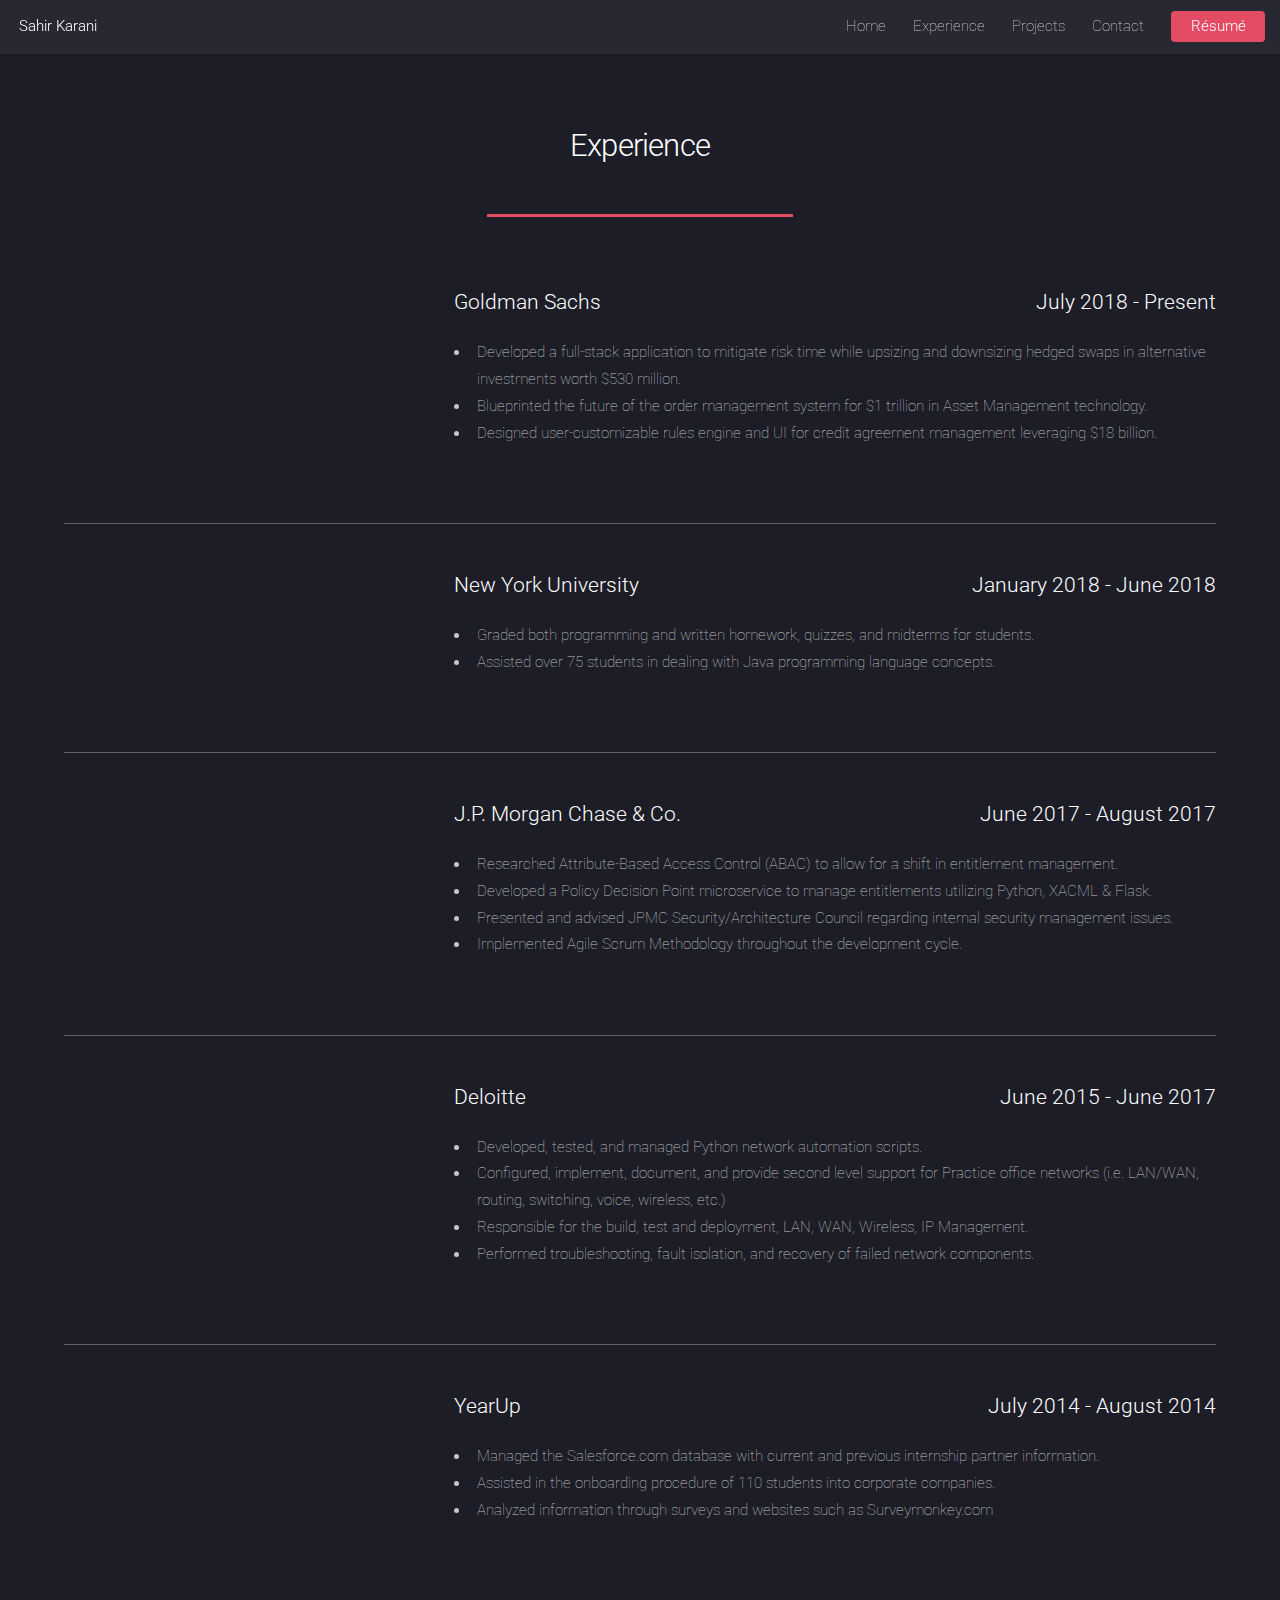
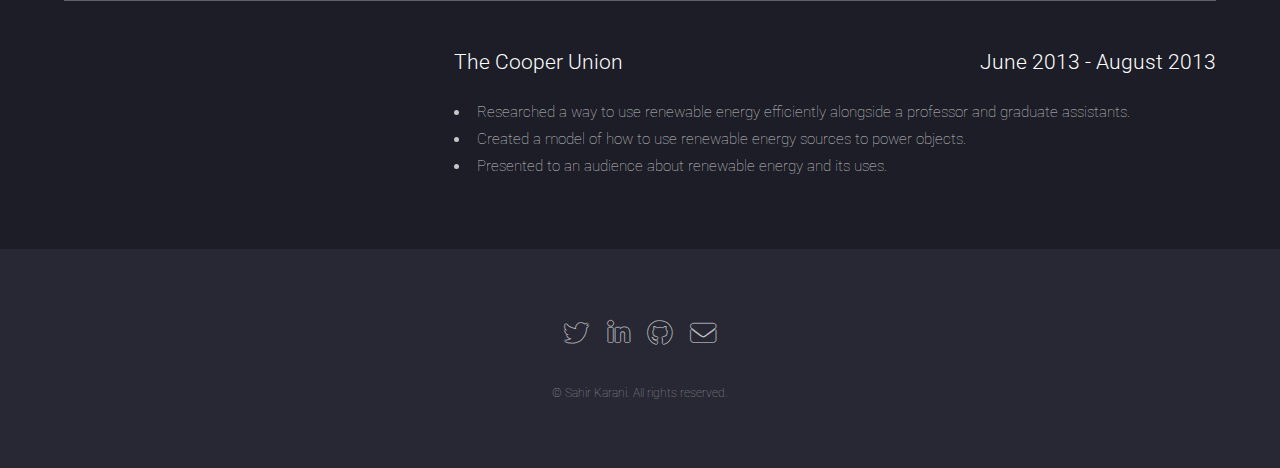
==== commit 2e679f81: "minor text edits" ====
--- a/experience.html
+++ b/experience.html
@@ -1,13 +1,18 @@
 
 
 <!DOCTYPE HTML>
-<!--
-	Landed by HTML5 UP
-	html5up.net | @ajlkn
-	Free for personal and commercial use under the CCA 3.0 license (html5up.net/license)
--->
 <html>
 	<head>
+		<!-- Global site tag (gtag.js) - Google Analytics -->
+		<script async src="https://www.googletagmanager.com/gtag/js?id=UA-163902582-1"></script>
+		<script>
+		window.dataLayer = window.dataLayer || [];
+		function gtag(){dataLayer.push(arguments);}
+		gtag('js', new Date());
+
+		gtag('config', 'UA-163902582-1');
+		</script>
+
 		<link rel="icon" href="favicon.ico?v=2" />
 		<title>Sahir Karani's Experience</title>
 		<meta charset="utf-8" />
@@ -21,14 +26,14 @@
 			<!-- Header -->
 			<header id="header">
 				<h1 id="logo">
-					<a href="index.html">Sahir Karani</a>
+					<a href="/">Sahir Karani</a>
 				</h1>
 				<nav id="nav">
 					<ul>
-						<li><a href="index.html">Home</a></li>
+						<li><a href="/">Home</a></li>
 						<li><a href="experience.html">Experience</a></li>
 						<li><a href="projects.html">Projects</a></li>
-						<li><a href="index.html#five">Contact</a></li>
+						<li><a href="/#contact">Contact</a></li>
 						<li><a href="Sahir Karani Resume.pdf" class="button primary">Résumé</a></li>
 					</ul>
 				</nav>
@@ -57,7 +62,7 @@
 											<ul>
 												<li>Developed a full-stack application to mitigate risk time while upsizing and downsizing hedged swaps in alternative investments worth $530 million.</li>
 												<li>Blueprinted the future of the order management system for $1 trillion in Asset Management technology.</li>
-												<li>Designed user customizable rules engine and UI for credit agreement management leveraging $18 billion.</li>
+												<li>Designed user-customizable rules engine and UI for credit agreement management leveraging $18 billion.</li>
 											</ul>
 										</div>
 									</div>
@@ -77,7 +82,7 @@
 										<div class="content">
 											<ul>
 												<li>Graded both programming and written homework, quizzes, and midterms for students.</li>
-												<li>Assisted over 75 students dealing with Java programming language concepts.</li>
+												<li>Assisted over 75 students in dealing with Java programming language concepts.</li>
 											</ul>
 										</div>
 									</div>
@@ -96,10 +101,10 @@
 										</div>
 										<div class="content">
 											<ul>
-												<li>Researched Attribute Based Access Control (ABAC) to allow for shift in entitlement management.</li>
+												<li>Researched Attribute-Based Access Control (ABAC) to allow for a shift in entitlement management.</li>
 												<li>Developed a Policy Decision Point microservice to manage entitlements utilizing Python, XACML & Flask.</li>
 												<li>Presented and advised JPMC Security/Architecture Council regarding internal security management issues.</li>
-												<li>Implemented Agile Scrum Methodology throughout development cycle.</li>
+												<li>Implemented Agile Scrum Methodology throughout the development cycle.</li>
 											</ul>
 										</div>
 									</div>
@@ -141,7 +146,7 @@
 										<div class="content">
 											<ul>
 												<li>Managed the Salesforce.com database with current and previous internship partner information.</li>
-												<li>Assisted in the on-boarding procedure of 110 students into corporate companies.</li>
+												<li>Assisted in the onboarding procedure of 110 students into corporate companies.</li>
 												<li>Analyzed information through surveys and websites such as Surveymonkey.com</li>
 											</ul>
 										</div>
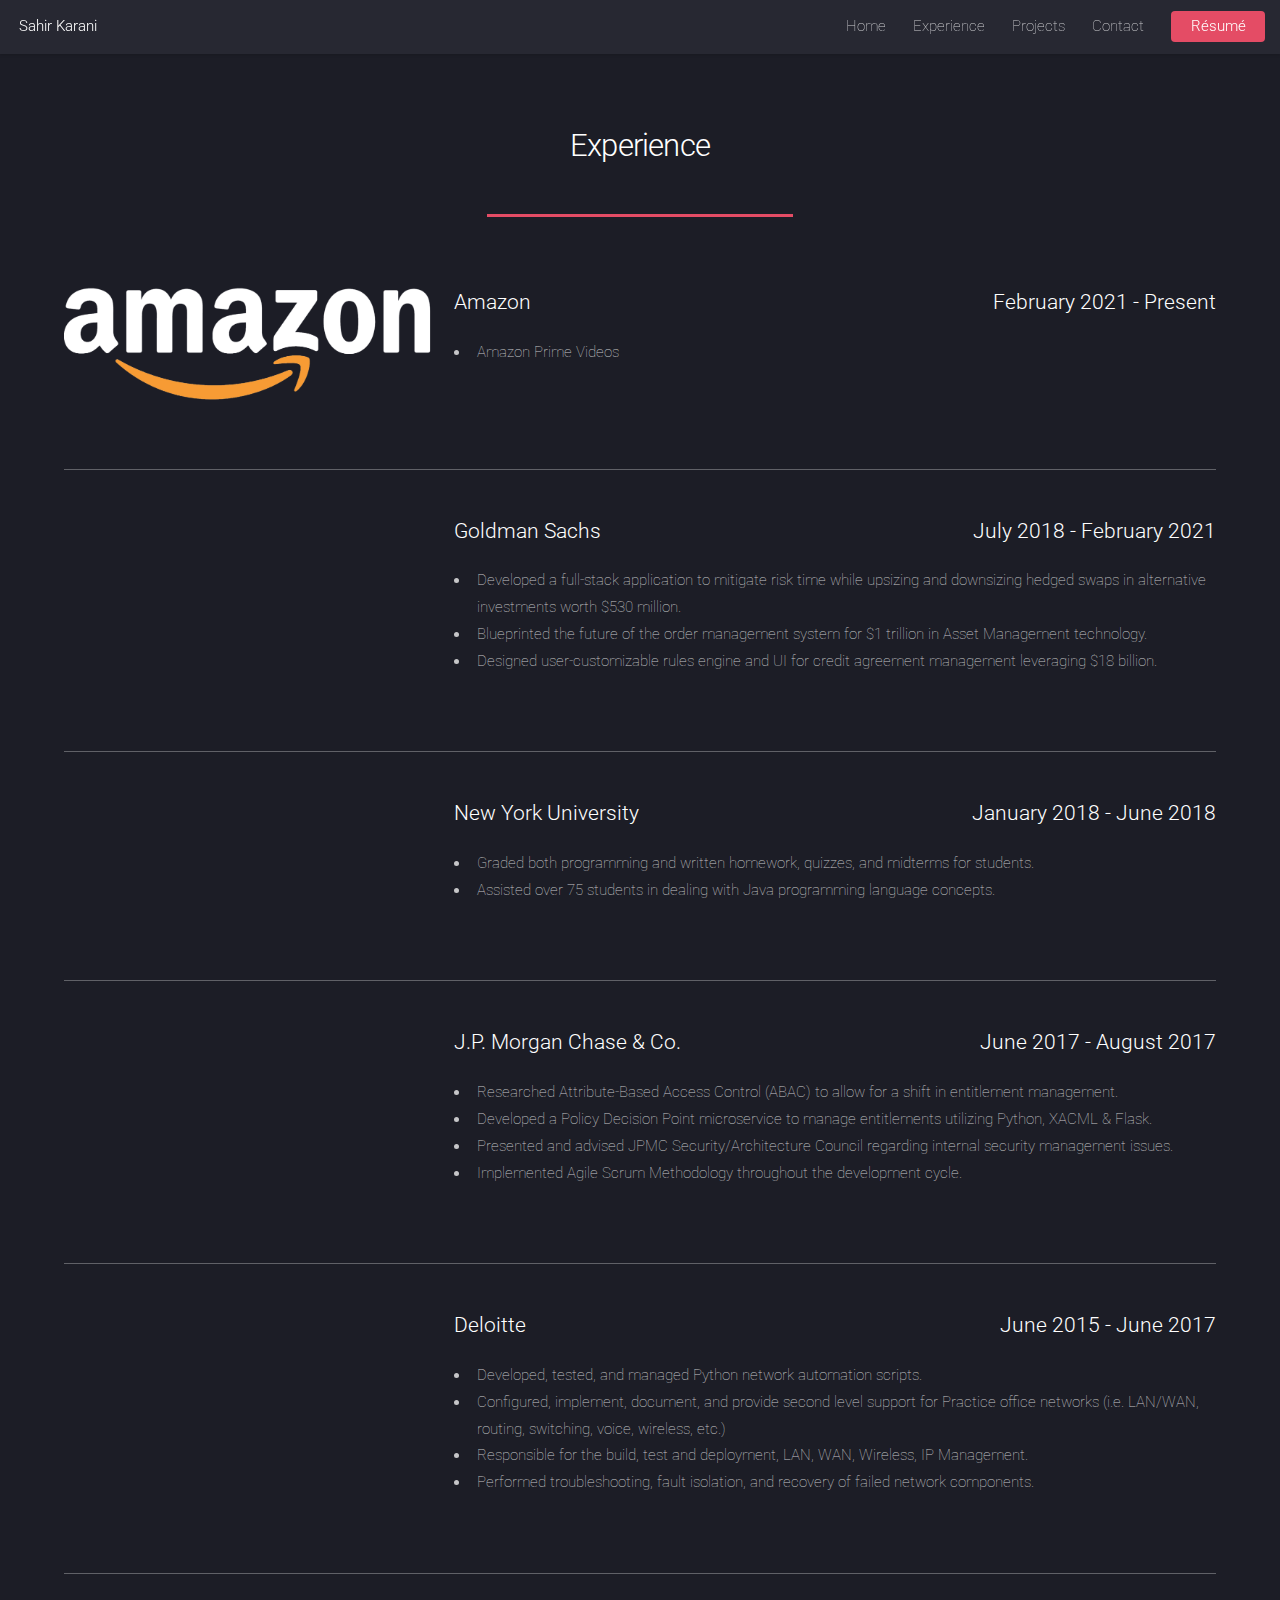
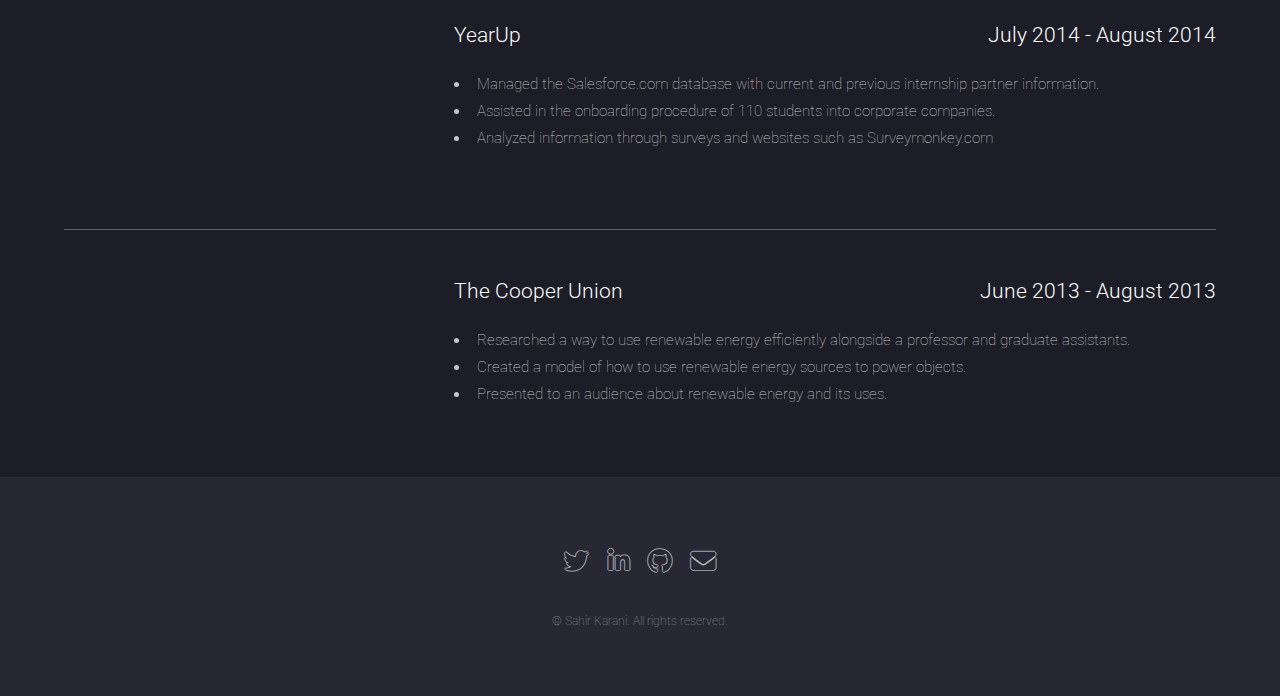
==== commit 85dc2c3c: "Merge pull request #1 from ssk1002/feature-job-update" ====
--- a/experience.html
+++ b/experience.html
@@ -13,10 +13,13 @@
 		gtag('config', 'UA-163902582-1');
 		</script>
 
-		<link rel="icon" href="favicon.ico?v=2" />
+		<link rel="icon" href="favicon.ico?v=1" />
 		<title>Sahir Karani's Experience</title>
 		<meta charset="utf-8" />
 		<meta name="viewport" content="width=device-width, initial-scale=1, user-scalable=no" />
+		<meta name="description" content="Sahir Karani's personal website">
+		<meta name="keywords" content="Sahir Karani, Experiences, Projects, Contact">
+		<meta name="author" content="Sahir Karani">
 		<link rel="stylesheet" href="assets/css/main.css" />
 		<noscript><link rel="stylesheet" href="assets/css/noscript.css" /></noscript>
 	</head>
@@ -50,12 +53,31 @@
 						<!-- Image -->
 							<section>
 								<div class="row gtr-50 gtr-uniform">
+									<div class="col-4 col-12-xsmall"><span class="image fit"><img src="images/amazon.png" alt="" /></span></div>
+									<div class="col-8 col-12-xsmall">
+										<div class="title">
+											<div class="row">
+												<div class="col-6 col-12-xsmall"><h3 class="company">Amazon</h3></div>
+												<div class="col-6 col-12-xsmall"><h3 class="date">February 2021 - Present</h3></div>
+											</div>
+										</div>
+										<div class="content">
+											<ul>
+												<li>Amazon Prime Videos</li>
+											</ul>
+										</div>
+									</div>
+								</div>
+								
+								<hr>
+
+								<div class="row gtr-50 gtr-uniform">
 									<div class="col-4 col-12-xsmall"><span class="image fit"><img src="images/gs.png" alt="" /></span></div>
 									<div class="col-8 col-12-xsmall">
 										<div class="title">
 											<div class="row">
 												<div class="col-6 col-12-xsmall"><h3 class="company">Goldman Sachs</h3></div>
-												<div class="col-6 col-12-xsmall"><h3 class="date">July 2018 - Present</h3></div>
+												<div class="col-6 col-12-xsmall"><h3 class="date">July 2018 - February 2021</h3></div>
 											</div>
 										</div>
 										<div class="content">
